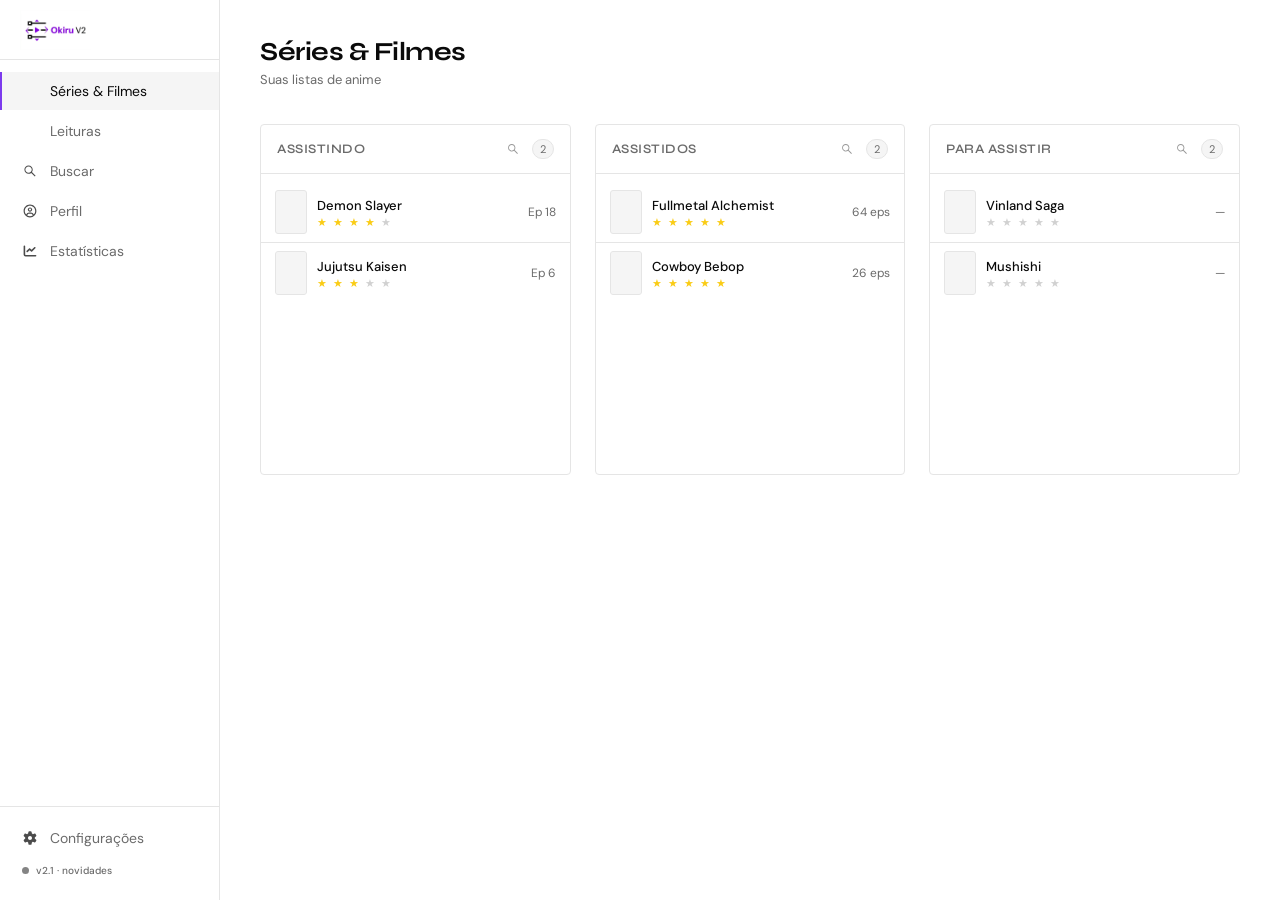
==== index.html @ ac394363 "Add files via upload" ====
<!DOCTYPE html>
<html lang="pt-BR">
<head>
  <meta charset="UTF-8" />
  <meta name="viewport" content="width=device-width, initial-scale=1.0" />
  <title>Okiru V2</title>

  <!-- Favicons -->
  <link rel="icon" type="image/x-icon" href="./favicons/favicon.ico" />
  <link rel="icon" type="image/png" sizes="16x16" href="./favicons/favicon-16x16.png" />
  <link rel="icon" type="image/png" sizes="32x32" href="./favicons/favicon-32x32.png" />
  <link rel="apple-touch-icon" href="./favicons/apple-touch-icon.png" />
  <link rel="manifest" href="./favicons/site.webmanifest" />

  <!-- PWA -->
  <link rel="manifest" href="manifest.json" />
  <meta name="theme-color" content="#ffffff" />
  <meta name="apple-mobile-web-app-capable" content="yes" />
  <meta name="apple-mobile-web-app-status-bar-style" content="default" />
  <meta name="apple-mobile-web-app-title" content="Okiru V2" />
  <link rel="apple-touch-icon" href="./icons/pwa-icon-192.png" />

  <link href="https://fonts.googleapis.com/css2?family=Syne:wght@400;500;600;700;800&family=DM+Sans:wght@300;400;500&display=swap" rel="stylesheet" />

  <!-- Estilos -->
  <link rel="stylesheet" href="style.css" />

  <!-- Bibliotecas externas -->
  <script src="https://cdnjs.cloudflare.com/ajax/libs/Chart.js/4.4.1/chart.umd.min.js"></script>
  <script src="https://cdnjs.cloudflare.com/ajax/libs/html2canvas/1.4.1/html2canvas.min.js"></script>
</head>
<body>
<div class="app">

  <!-- SIDEBAR -->
  <aside class="sidebar">
    <div class="sidebar-logo">
      <img id="sidebarLogomarca" src="./favicons/okiruv2-logomarca-white.png" alt="Okiru V2" />
    </div>

    <nav class="sidebar-nav">
      <div class="nav-item active" data-page="inicio">
        <span class="nav-icon"><img src="./icons/clapperboard-solid-full.svg" width="16" height="16" /></span> Séries & Filmes
      </div>
      <div class="nav-item" data-page="leituras">
        <span class="nav-icon"><img src="./icons/book-solid-full.svg" width="16" height="16" /></span> Leituras
      </div>
      <div class="nav-item" data-page="busca">
        <span class="nav-icon"><img src="./icons/search.svg" width="16" height="16" /></span> Buscar
      </div>
      <div class="nav-item" data-page="perfil">
        <span class="nav-icon"><img src="./icons/circle-user.svg" width="16" height="16" /></span> Perfil
      </div>
      <div class="nav-item" data-page="estatisticas">
        <span class="nav-icon"><img src="./icons/chart-line-solid.svg" width="16" height="16" /></span> Estatísticas
      </div>
    </nav>

    <div class="sidebar-bottom">
      <div class="nav-item" data-page="config">
        <span class="nav-icon"><img src="./icons/gear.svg" width="16" height="16" /></span> Configurações
      </div>

      <!-- CHANGELOG BADGE -->
      <div class="sidebar-changelog" id="sidebarChangelog" onclick="toggleChangelog(event)">
        <span class="sidebar-changelog-dot"></span>
        <span class="sidebar-changelog-label">v2.1 · novidades</span>
      </div>

      <div class="sidebar-profile" id="sidebarProfile" style="display:none;" onclick="document.querySelector('[data-page=perfil]').click()">
        <div class="sidebar-profile-avatar" id="sidebarAvatar"></div>
        <span class="sidebar-profile-name" id="sidebarName"></span>
      </div>
    </div>
  </aside>

  <!-- MAIN -->
  <main class="main">

    <!-- INÍCIO -->
    <div class="page active" id="page-inicio">
      <div class="page-header">
        <h1 class="page-title">Séries & Filmes</h1>
        <p class="page-sub">Suas listas de anime</p>
      </div>

      <div class="lists-grid">

        <!-- Assistindo -->
        <div class="list-col">
          <div class="list-col-header">
            <span class="list-col-title">Assistindo</span>
            <div class="list-header-right">
              <button class="list-search-btn" onclick="toggleListSearch('watching')" title="Buscar na lista">
                <img src="./icons/search.svg" width="14" height="14" />
              </button>
              <span class="list-count" id="count-watching">0</span>
            </div>
          </div>
          <div class="list-search-bar" id="search-bar-watching">
            <input class="list-search-input" id="search-input-watching" type="text"
              placeholder="Buscar em Assistindo..."
              oninput="filterList('watching', this.value)" />
          </div>
          <div class="list-items" id="list-watching">
            <div class="empty-state">
              <div class="empty-icon">▶</div>
              Nenhum anime em andamento
            </div>
          </div>
        </div>

        <!-- Assistidos -->
        <div class="list-col">
          <div class="list-col-header">
            <span class="list-col-title">Assistidos</span>
            <div class="list-header-right">
              <button class="list-search-btn" onclick="toggleListSearch('watched')" title="Buscar na lista">
                <img src="./icons/search.svg" width="14" height="14" />
              </button>
              <span class="list-count" id="count-watched">0</span>
            </div>
          </div>
          <div class="list-search-bar" id="search-bar-watched">
            <input class="list-search-input" id="search-input-watched" type="text"
              placeholder="Buscar em Assistidos..."
              oninput="filterList('watched', this.value)" />
          </div>
          <div class="list-items" id="list-watched">
            <div class="empty-state">
              <div class="empty-icon">✓</div>
              Nenhum anime concluído
            </div>
          </div>
        </div>

        <!-- Para assistir -->
        <div class="list-col">
          <div class="list-col-header">
            <span class="list-col-title">Para assistir</span>
            <div class="list-header-right">
              <button class="list-search-btn" onclick="toggleListSearch('plan')" title="Buscar na lista">
                <img src="./icons/search.svg" width="14" height="14" />
              </button>
              <span class="list-count" id="count-plan">0</span>
            </div>
          </div>
          <div class="list-search-bar" id="search-bar-plan">
            <input class="list-search-input" id="search-input-plan" type="text"
              placeholder="Buscar em Para assistir..."
              oninput="filterList('plan', this.value)" />
          </div>
          <div class="list-items" id="list-plan">
            <div class="empty-state">
              <div class="empty-icon">📋</div>
              Nenhum anime na fila
            </div>
          </div>
        </div>

      </div>
    </div>

    <!-- CONFIG SUB-PAGES -->
    <div class="page" id="page-config-dados">
      <div class="detail-back" onclick="closeConfigPage()">
        <svg viewBox="0 0 24 24" fill="none" stroke="currentColor" stroke-width="2" stroke-linecap="round" stroke-linejoin="round">
          <polyline points="15 18 9 12 15 6"></polyline>
        </svg>
        Configurações
      </div>
      <div class="page-header">
        <h1 class="page-title">Dados</h1>
      </div>

      <div class="config-list">
        <div class="config-item" onclick="exportData()">
          <div>
            <div class="config-item-label">Exportar dados</div>
            <div style="font-size:11px;color:var(--secondary);margin-top:2px;">Baixa um arquivo JSON com todos os seus dados</div>
          </div>
          <img src="./icons/angle-right.svg" width="16" height="16" class="config-item-arrow" />
        </div>
        <div class="config-item" onclick="document.getElementById('importFileInput').click()">
          <div>
            <div class="config-item-label">Importar dados</div>
            <div style="font-size:11px;color:var(--secondary);margin-top:2px;">Restaura dados a partir de um arquivo JSON</div>
          </div>
          <img src="./icons/angle-right.svg" width="16" height="16" class="config-item-arrow" />
        </div>
      </div>

      <input type="file" id="importFileInput" accept=".json" style="display:none;" onchange="importData(event)" />
      <div id="importFeedback" style="margin-top:14px;font-size:12px;display:none;"></div>
    </div>

    <div class="page" id="page-config-tema">
      <div class="detail-back" onclick="closeConfigPage()">
        <svg viewBox="0 0 24 24" fill="none" stroke="currentColor" stroke-width="2" stroke-linecap="round" stroke-linejoin="round">
          <polyline points="15 18 9 12 15 6"></polyline>
        </svg>
        Configurações
      </div>
      <div class="page-header">
        <h1 class="page-title">Tema</h1>
      </div>

      <div class="tema-section-label">Tema do sistema</div>
      <div class="tema-section-sub">Defina a aparência do aplicativo</div>

      <div class="tema-options">

        <div class="tema-card" id="tema-dark" onclick="setTheme('dark')">
          <div class="tema-preview tema-preview-dark">
            <div class="tp-sidebar"></div>
            <div class="tp-content">
              <div class="tp-bar"></div>
              <div class="tp-bar short"></div>
              <div class="tp-bar"></div>
            </div>
          </div>
          <div class="tema-card-footer">
            <div class="tema-radio" id="radio-dark"></div>
            <span>Modo Escuro</span>
          </div>
        </div>

        <div class="tema-card" id="tema-light" onclick="setTheme('light')">
          <div class="tema-preview tema-preview-light">
            <div class="tp-sidebar"></div>
            <div class="tp-content">
              <div class="tp-bar"></div>
              <div class="tp-bar short"></div>
              <div class="tp-bar"></div>
            </div>
          </div>
          <div class="tema-card-footer">
            <div class="tema-radio active" id="radio-light"></div>
            <span>Modo Claro</span>
          </div>
        </div>

      </div>
    </div>

    <div class="page" id="page-config-acessibilidade">
      <div class="detail-back" onclick="closeConfigPage()">
        <svg viewBox="0 0 24 24" fill="none" stroke="currentColor" stroke-width="2" stroke-linecap="round" stroke-linejoin="round">
          <polyline points="15 18 9 12 15 6"></polyline>
        </svg>
        Configurações
      </div>
      <div class="page-header">
        <h1 class="page-title">Acessibilidade</h1>
      </div>

      <div class="acess-section">
        <div class="acess-title">Alterar tamanho da fonte</div>
        <div class="acess-slider-row">
          <span class="acess-label-min">A</span>
          <input type="range" class="acess-slider" id="fontSizeSlider"
            min="0" max="100" step="1" value="0"
            oninput="applyFontSize(this.value)" />
          <span class="acess-label-max">A</span>
          <span class="acess-value" id="fontSizeValue">0%</span>
        </div>
        <div class="acess-preview">
          <span id="fontSizePreview">O rato roeu a roupa do rei de Roma.</span>
        </div>
      </div>
    </div>

    <div class="page" id="page-config-tutorial">
      <div class="detail-back" onclick="closeConfigPage()">
        <svg viewBox="0 0 24 24" fill="none" stroke="currentColor" stroke-width="2" stroke-linecap="round" stroke-linejoin="round">
          <polyline points="15 18 9 12 15 6"></polyline>
        </svg>
        Configurações
      </div>
      <div class="page-header">
        <h1 class="page-title">Tutorial</h1>
      </div>
    </div>

    <!-- PERFIL -->
    <div class="page" id="page-perfil">
      <div class="page-header">
        <h1 class="page-title">Perfil</h1>
      </div>

      <div class="profile-top">
        <div class="profile-avatar-wrap" onclick="document.getElementById('avatarInput').click()" title="Alterar foto">
          <img id="profileAvatar" src="" class="profile-avatar-img" style="display:none;" />
          <div id="profileAvatarPlaceholder" class="profile-avatar-placeholder">
            <img src="./icons/circle-user.svg" width="40" height="40" style="opacity:0.3;" />
          </div>
          <div class="profile-avatar-edit">✎</div>
          <input type="file" id="avatarInput" accept="image/*" style="display:none;" onchange="loadAvatar(event)" />
        </div>
        <div class="profile-name-wrap">
          <input class="profile-name-input" id="profileName" type="text" placeholder="Seu nome..." maxlength="15"
            oninput="validateProfileName(this)" onblur="saveProfileName()" />
          <div class="profile-name-hint" id="profileNameHint"></div>
        </div>
      </div>

      <div class="profile-favs-header">
        <span class="profile-section-title">Animes Favoritos</span>
        <div class="profile-favs-actions">
          <div class="profile-fav-btn" title="Compartilhar (em breve)">
            <img src="./icons/share.svg" width="13" height="13" />
          </div>
          <div class="profile-fav-btn" title="Ajustar (em breve)" data-adjust onclick="toggleFavAdjust()">
            <img src="./icons/sliders-solid-full.svg" width="13" height="13" />
          </div>
        </div>
      </div>
      <div class="profile-favorites-grid" id="profileFavorites"></div>
    </div>

    <!-- ESTATÍSTICAS -->
    <div class="page" id="page-estatisticas">
      <div class="detail-back stats-back-mobile" onclick="navigateTo('config')">
        <svg viewBox="0 0 24 24" fill="none" stroke="currentColor" stroke-width="2" stroke-linecap="round" stroke-linejoin="round">
          <polyline points="15 18 9 12 15 6"></polyline>
        </svg>
        Configurações
      </div>
      <div class="page-header">
        <h1 class="page-title">Estatísticas</h1>
      </div>

      <div class="stats-row">
        <div class="stats-card">
          <div class="stats-card-header">
            <span class="stats-card-title" id="statsCardTitle">Animes do mês</span>
            <div style="display:flex;gap:4px;">
              <div class="detail-share" title="Selecionar mês (em breve)">
                <img src="./icons/calendar-regular-full.svg" />
              </div>
              <div class="detail-share" title="Compartilhar (em breve)">
                <img src="./icons/share.svg" />
              </div>
            </div>
          </div>
          <div class="stats-month-list" id="statsMonthList"></div>
        </div>

        <div class="stats-card stats-genre-card">
          <div class="stats-card-header">
            <span class="stats-card-title">Gêneros mais assistidos</span>
          </div>
          <div class="stats-genre-body">
            <canvas id="genreChart"></canvas>
            <div class="stats-genre-empty" id="genreEmpty" style="display:none;">
              Nenhum dado ainda.
            </div>
          </div>
        </div>
      </div>
    </div>

    <!-- LEITURAS -->
    <div class="page" id="page-leituras">
      <div class="page-header">
        <h1 class="page-title">Leituras</h1>
        <p class="page-sub">Suas listas de mangá e livros</p>
      </div>

      <div class="lists-grid">

        <div class="list-col">
          <div class="list-col-header">
            <span class="list-col-title">Lendo</span>
            <div class="list-header-right">
              <button class="list-search-btn" onclick="toggleListSearch('reading')" title="Buscar na lista">
                <img src="./icons/search.svg" width="14" height="14" />
              </button>
              <span class="list-count" id="count-reading">0</span>
            </div>
          </div>
          <div class="list-search-bar" id="search-bar-reading">
            <input class="list-search-input" id="search-input-reading" type="text"
              placeholder="Buscar em Lendo..."
              oninput="filterList('reading', this.value)" />
          </div>
          <div class="list-items" id="list-reading">
            <div class="empty-state"><div class="empty-icon">📖</div>Nenhuma leitura em andamento</div>
          </div>
        </div>

        <div class="list-col">
          <div class="list-col-header">
            <span class="list-col-title">Lido</span>
            <div class="list-header-right">
              <button class="list-search-btn" onclick="toggleListSearch('read')" title="Buscar na lista">
                <img src="./icons/search.svg" width="14" height="14" />
              </button>
              <span class="list-count" id="count-read">0</span>
            </div>
          </div>
          <div class="list-search-bar" id="search-bar-read">
            <input class="list-search-input" id="search-input-read" type="text"
              placeholder="Buscar em Lido..."
              oninput="filterList('read', this.value)" />
          </div>
          <div class="list-items" id="list-read">
            <div class="empty-state"><div class="empty-icon">✓</div>Nenhuma leitura concluída</div>
          </div>
        </div>

        <div class="list-col">
          <div class="list-col-header">
            <span class="list-col-title">Para ler</span>
            <div class="list-header-right">
              <button class="list-search-btn" onclick="toggleListSearch('toread')" title="Buscar na lista">
                <img src="./icons/search.svg" width="14" height="14" />
              </button>
              <span class="list-count" id="count-toread">0</span>
            </div>
          </div>
          <div class="list-search-bar" id="search-bar-toread">
            <input class="list-search-input" id="search-input-toread" type="text"
              placeholder="Buscar em Para ler..."
              oninput="filterList('toread', this.value)" />
          </div>
          <div class="list-items" id="list-toread">
            <div class="empty-state"><div class="empty-icon">📋</div>Nenhuma leitura na fila</div>
          </div>
        </div>

      </div>
    </div>

    <!-- BUSCA -->
    <div class="page" id="page-busca">
      <div class="page-header">
        <h1 class="page-title">Buscar anime</h1>
        <p class="page-sub">Resultados via Jikan (MyAnimeList)</p>
      </div>

      <div class="search-bar-wrap">
        <input class="search-input" type="text" placeholder="Ex: Naruto, Attack on Titan, Demon Slayer..." id="searchInput" />
        <button class="btn" onclick="malSearch()">Buscar</button>
      </div>

      <div id="searchState" style="display:none; color:var(--secondary); font-size:13px; margin-bottom:16px;"></div>
      <div class="search-results-grid" id="searchResults"></div>
    </div>

    <!-- CONFIG -->
    <div class="page" id="page-config">
      <div class="page-header">
        <h1 class="page-title">Configurações</h1>
        <p class="page-sub">Preferências do Okiru V2</p>
      </div>

      <div class="config-layout">
        <div class="config-list">
          <div class="config-item" onclick="openConfigPage('dados')">
            <div class="config-item-text">
              <span class="config-item-label">Dados</span>
              <span class="config-item-desc">Gerencie seus dados, seus animes e informações da conta.</span>
            </div>
            <img src="./icons/angle-right.svg" width="16" height="16" class="config-item-arrow" />
          </div>
          <div class="config-item" onclick="openConfigPage('tema')">
            <div class="config-item-text">
              <span class="config-item-label">Tema</span>
              <span class="config-item-desc">Personalize a aparência do sistema.</span>
            </div>
            <img src="./icons/angle-right.svg" width="16" height="16" class="config-item-arrow" />
          </div>
          <div class="config-item" onclick="openConfigPage('acessibilidade')">
            <div class="config-item-text">
              <span class="config-item-label">Acessibilidade</span>
              <span class="config-item-desc">Ajustes para melhorar a experiência de uso.</span>
            </div>
            <img src="./icons/angle-right.svg" width="16" height="16" class="config-item-arrow" />
          </div>
          <div class="config-item" onclick="openConfigPage('tutorial')">
            <div class="config-item-text">
              <span class="config-item-label">Tutorial</span>
              <span class="config-item-desc">Aprenda a usar os recursos principais do Okiru.</span>
            </div>
            <img src="./icons/angle-right.svg" width="16" height="16" class="config-item-arrow" />
          </div>
          <div class="config-item config-item-mobile-only" onclick="navigateTo('estatisticas')">
            <div class="config-item-text">
              <span class="config-item-label">Estatísticas</span>
              <span class="config-item-desc">Veja seus dados de consumo de animes.</span>
            </div>
            <img src="./icons/angle-right.svg" width="16" height="16" class="config-item-arrow" />
          </div>
        </div>

        <div class="config-character">
          <img src="./imgs/man-BW.png" class="config-character-img" id="configCharacterImg" />
        </div>
      </div>
    </div>

    <!-- DETALHE -->
    <div id="page-detail">
      <div class="detail-back" onclick="closeDetail()">
        <svg viewBox="0 0 24 24" fill="none" stroke="currentColor" stroke-width="2" stroke-linecap="round" stroke-linejoin="round">
          <polyline points="15 18 9 12 15 6"></polyline>
        </svg>
        Voltar
      </div>

      <div class="detail-header">
        <div class="detail-header-left">
          <div class="detail-list-selector" id="detailListSelector"></div>
          <div class="detail-name-wrap">
            <input class="detail-name" id="detailName" type="text" value="" />
            <span class="detail-edit-hint">✎ editar</span>
          </div>
          <div class="detail-rating-row">
            <div class="detail-stars" id="detailStars"></div>
            <div class="detail-genres" id="detailGenres"></div>
          </div>
        </div>
        <div class="detail-actions-group">
          <div class="detail-share" title="Compartilhar" onclick="openSharePage()" id="shareBtn">
            <img src="./icons/share.svg" />
          </div>
          <div class="detail-share" title="Apagar" onclick="showDeletePopup()">
            <img src="./icons/trash.svg" />
          </div>
          <div class="detail-share" title="Tutorial" onclick="startTutorial()">
            <img src="./icons/question.svg" />
          </div>
          <div class="detail-share" id="detailFavoriteBtn" title="Favoritar" onclick="toggleFavorite()">
            <img id="detailFavoriteIcon" src="./icons/heart-regular.svg" />
          </div>
        </div>
      </div>

      <!-- DELETE POPUP -->
      <div id="deleteOverlay" class="delete-overlay" style="display:none;" onclick="hideDeletePopup()"></div>
      <div id="deletePopup" class="delete-popup" style="display:none;">
        <p class="delete-popup-text" id="deletePopupText">Tem certeza que deseja apagar este item?</p>
        <div class="delete-popup-btns">
          <button class="delete-btn-yes" onclick="confirmDelete()">Sim</button>
          <button class="delete-btn-no" onclick="hideDeletePopup()">Não</button>
        </div>
      </div>

      <div class="detail-main-content">

          <!-- PROGRESSO (eps ou caps) -->
          <div class="detail-progress-section">
            <div class="progress-label">
              <span class="progress-title" id="detailProgressTitle">Progresso</span>
              <span class="airing-next-tag" id="airingNextTag" style="display:none;"></span>
              <div class="progress-inputs">
                <input class="progress-num" id="detailEpWatched" type="number" min="0" value="0"
                  oninput="validateEpWatched(this)"
                  onchange="validateEpWatched(this)" />
                <span class="progress-sep">/</span>
                <input class="progress-num" id="detailEpTotal" type="number" min="0" value="0" oninput="updateProgress()" />
                <span class="progress-sep progress-unit" id="detailProgressUnit" style="margin-left:2px;">eps</span>
              </div>
            </div>
            <div class="progress-bar-wrap">
              <div class="progress-bar-fill" id="detailProgressFill" style="width:0%"></div>
            </div>
            <div class="ep-warning" id="epWarning"></div>
          </div>

          <!-- VOLUMES (somente leituras) -->
          <div class="detail-volumes-section" id="detailVolumesSection" style="display:none;">
            <div class="progress-label">
              <span class="progress-title">Volumes</span>
              <div class="progress-inputs">
                <input class="progress-num" id="detailVolRead" type="number" min="0" value="0" oninput="updateVolumesProgress()" />
                <span class="progress-sep">/</span>
                <input class="progress-num" id="detailVolTotal" type="number" min="0" value="0" oninput="updateVolumesProgress()" />
                <span class="progress-sep" style="margin-left:2px;">vols</span>
              </div>
            </div>
            <div class="progress-bar-wrap">
              <div class="progress-bar-fill" id="detailVolProgressFill" style="width:0%"></div>
            </div>
          </div>

          <!-- CAMPOS EXTRAS -->
          <div class="detail-fields-row" id="detailFieldsRow">
            <div class="detail-field-group">
              <label class="detail-field-label">Data de adição</label>
              <input class="detail-field-input" type="date" id="detailDateAdded" />
            </div>
            <!-- Formato (leitura) -->
            <div class="detail-field-group" id="detailFormatGroup" style="display:none;">
              <label class="detail-field-label">Formato</label>
              <select class="detail-field-input" id="detailFormat" onchange="saveDetailFormat()">
                <option value="">— selecionar —</option>
                <option value="manga">Mangá Tankōbon</option>
                <option value="webtoon">Webtoon</option>
                <option value="manhwa">Manhwa</option>
                <option value="manhua">Manhua</option>
                <option value="novel">Novel</option>
              </select>
            </div>
            <!-- Status publicação (leitura) -->
            <div class="detail-field-group" id="detailPubStatusGroup" style="display:none;">
              <label class="detail-field-label">Publicação</label>
              <div class="pub-status-selector" id="detailPubStatus">
                <div class="pub-status-opt" data-val="ongoing" onclick="setPubStatus('ongoing')">Em publicação</div>
                <div class="pub-status-opt" data-val="finished" onclick="setPubStatus('finished')">Completo</div>
              </div>
            </div>
          </div>

          <!-- TEMPORADAS (somente animes) -->
          <div class="detail-seasons-section" id="detailSeasonsSection">
            <div class="detail-seasons-header">
              <span class="detail-field-label">Temporadas</span>
              <input class="seasons-count-input" id="seasonsCountInput" type="number" min="0" value="0"
                title="Total de temporadas" onchange="saveSeasonCount(this.value)" />
            </div>
            <div style="position:relative;">
              <div class="seasons-search-wrap">
                <input class="search-input seasons-input" type="text" id="seasonsInput" placeholder="Buscar anime nas suas listas..." autocomplete="off" oninput="searchSeasons()" />
                <button class="seasons-search-btn">
                  <img src="./icons/search.svg" width="15" height="15" />
                </button>
              </div>
              <div class="seasons-dropdown" id="seasonsDropdown"></div>
            </div>
            <div id="seasonsList"></div>
          </div>

      </div>

    </div>

    <!-- SIDEBAR DIREITA: Calendário de lançamento -->
    <div class="detail-right-sidebar" id="detailRightSidebar">
      <button class="detail-sidebar-toggle" id="detailSidebarToggle" onclick="toggleDetailSidebar()" title="Expandir/recolher">
        <svg id="detailSidebarArrow" viewBox="0 0 24 24" fill="none" stroke="currentColor" stroke-width="2.5" stroke-linecap="round" stroke-linejoin="round">
          <polyline points="15 18 9 12 15 6"></polyline>
        </svg>
      </button>
      <div class="detail-sidebar-content" id="detailSidebarContent">
        <div class="airing-section">
          <div class="airing-toggle-row">
            <div class="airing-toggle-left">
              <span class="airing-toggle-label" id="airingToggleLabel">Em lançamento</span>
            </div>
            <label class="toggle-switch">
              <input type="checkbox" id="airingToggle" onchange="onAiringToggle()" />
              <span class="toggle-track"></span>
            </label>
          </div>

          <div class="airing-body" id="airingBody" style="display:none;">
            <!-- Anime: data 1º ep + dia da semana -->
            <div id="airingAnimeFields" class="airing-fields">
              <div class="airing-field-group" style="flex:1;">
                <label class="detail-field-label">Data do 1º episódio</label>
                <input class="detail-field-input" type="date" id="airingFirstDate" oninput="onAiringFieldChange()" />
              </div>
              <div class="airing-field-group" style="flex:1;">
                <label class="detail-field-label">Dia de lançamento</label>
                <select class="detail-field-input" id="airingWeekday" onchange="onAiringFieldChange()">
                  <option value="">— selecionar —</option>
                  <option value="0">Domingo</option>
                  <option value="1">Segunda</option>
                  <option value="2">Terça</option>
                  <option value="3">Quarta</option>
                  <option value="4">Quinta</option>
                  <option value="5">Sexta</option>
                  <option value="6">Sábado</option>
                </select>
              </div>
            </div>
            <!-- Leitura: data publicação inicial -->
            <div id="airingReadFields" class="airing-fields" style="display:none;">
              <div class="airing-field-group" style="flex:1;">
                <label class="detail-field-label">Data de publicação inicial</label>
                <input class="detail-field-input" type="date" id="airingPubDate" oninput="onAiringFieldChange()" />
              </div>
            </div>

            <div class="airing-calendar">
              <div class="cal-header">
                <div class="cal-header-left">
                  <select class="cal-month-sel" id="calMonthSel" onchange="calGoToMonth()"></select>
                  <select class="cal-year-sel" id="calYearSel" onchange="calGoToMonth()"></select>
                </div>
                <div class="cal-header-right">
                  <button type="button" class="cal-icon-btn" title="Buscar (em breve)">
                    <img src="./icons/search.svg" />
                  </button>
                  <button type="button" class="cal-icon-btn" title="Adicionar" onclick="openCalAddPanel(event)">
                    <img src="./icons/plus-solid-full.svg" />
                  </button>
                </div>
              </div>
              <div class="cal-weekdays">
                <span>D</span><span>S</span><span>T</span><span>Q</span><span>Q</span><span>S</span><span>S</span>
              </div>
              <div class="cal-grid" id="calGrid"></div>
            </div>

            <!-- PAINEL ADICIONAR TAG -->
            <div id="calAddPanel" class="cal-add-panel" style="display:none;">
              <div class="cal-add-title">Adicionar tag</div>

              <div class="cal-add-field">
                <label class="cal-add-label">Data</label>
                <input class="cal-add-input" type="date" id="calAddDate" onchange="onCalAddDateChange()" />
              </div>

              <!-- Anime: select de episódio -->
              <div id="calAddEpWrap" class="cal-add-field">
                <label class="cal-add-label">Episódio</label>
                <select class="cal-add-input" id="calAddEpSelect">
                  <option value="">— escolher episódio —</option>
                </select>
              </div>

              <!-- Leitura: campo de texto livre -->
              <div id="calAddTagWrap" class="cal-add-field" style="display:none;">
                <label class="cal-add-label">Tag</label>
                <input class="cal-add-input" type="text" id="calAddTagInput" placeholder="ex: cap. 134" maxlength="20" />
              </div>

              <div class="cal-add-actions">
                <button class="cal-add-btn-save" onclick="saveCalAddPanel()">Salvar</button>
                <button class="cal-add-btn-cancel" onclick="closeCalAddPanel()">Cancelar</button>
              </div>
            </div>

            <button type="button" class="airing-reset-btn" onclick="resetAiringData()">Resetar dados</button>
          </div>
        </div>
      </div>
    </div>


  <!-- SHARE PAGE -->
  <div id="page-share" class="page">
    <div class="share-back" onclick="closeSharePage()">
      <svg viewBox="0 0 24 24" fill="none" stroke="currentColor" stroke-width="2" stroke-linecap="round" stroke-linejoin="round">
        <polyline points="15 18 9 12 15 6"></polyline>
      </svg>
      Voltar
    </div>
    <p class="share-hint">Tire um print desta tela para compartilhar</p>

    <div class="share-card-wrap">
      <div id="shareCard">
        <div class="sc-profile">
          <div class="sc-avatar" id="scAvatar"></div>
          <span class="sc-name" id="scName"></span>
        </div>
        <div class="sc-cover" id="scCover"></div>
        <div class="sc-info">
          <div class="sc-title" id="scTitle"></div>
          <div class="sc-studio" id="scStudio"></div>
          <div class="sc-stars" id="scStars"></div>
        </div>
        <div class="sc-footer">
          <img class="sc-logo" src="./favicons/okiruv2-logomarca-black.png" />
        </div>
      </div>
    </div>
  </div>

  <!-- TUTORIAL OVERLAY -->
  <div id="tutorialOverlay" style="display:none;" onclick="tutorialNext()">
    <div id="tutorialBalloon">
      <div id="tutorialText"></div>
      <div class="tutorial-hint">clique na tela para seguir</div>
      <div class="tutorial-arrow" id="tutorialArrow"></div>
    </div>
  </div>

  </main>

  <!-- SEARCH DETAIL MODAL -->
  <div class="smodal-overlay" id="smodalOverlay">
    <div class="smodal">

      <div class="smodal-top">
        <div class="smodal-cover" id="smodalCover">🎌</div>
        <div class="smodal-info">
          <div class="smodal-title" id="smodalTitle">—</div>
          <div class="smodal-studio" id="smodalStudio">—</div>
          <div class="smodal-genres" id="smodalGenres"></div>
        </div>
      </div>

      <div class="smodal-divider"></div>

      <div class="smodal-section">
        <span class="smodal-label">Lista</span>
        <div class="smodal-list-selector" id="smodalListSelector">
          <div class="smodal-list-opt" data-status="watching" onclick="setSmodalStatus('watching')">Assistindo</div>
          <div class="smodal-list-opt" data-status="watched"  onclick="setSmodalStatus('watched')">Assistidos</div>
          <div class="smodal-list-opt" data-status="plan"     onclick="setSmodalStatus('plan')">Para assistir</div>
        </div>
        <div class="smodal-required-hint" id="smodalRequiredHint">⚠ Escolha uma lista para salvar.</div>
      </div>

      <div class="smodal-section">
        <span class="smodal-label">Avaliação</span>
        <div class="smodal-stars" id="smodalStars"></div>
      </div>

      <div class="smodal-section">
        <span class="smodal-label">Progresso</span>
        <div class="smodal-prog-inputs">
          <input class="smodal-prog-num" id="smodalEpWatched" type="number" min="0" value="0"
            oninput="validateSmodalEpWatched(this)"
            onchange="validateSmodalEpWatched(this)" />
          <span style="color:var(--secondary)">/</span>
          <input class="smodal-prog-num" id="smodalEpTotal" type="number" min="0" value="0" oninput="updateSmodalProgress()" />
          <span style="color:var(--secondary); margin-left:2px;" id="smodalEpsLabel">eps</span>
        </div>
        <div class="progress-bar-wrap">
          <div class="progress-bar-fill" id="smodalProgressFill" style="width:0%"></div>
        </div>
        <div class="ep-warning" id="smodalEpWarning"></div>
      </div>

      <div class="smodal-section">
        <span class="smodal-label">Data de adição</span>
        <input class="smodal-date" type="date" id="smodalDate" />
      </div>

      <div class="smodal-section" id="smodalSeasonSection">
        <span class="smodal-label">Temporadas</span>
        <div class="smodal-seasons-wrap">
          <input class="smodal-seasons-input" type="text" placeholder="Buscar temporada..." />
          <button class="smodal-seasons-btn" title="Em breve">
            <img src="./icons/search.svg" width="15" height="15" />
          </button>
        </div>
      </div>

      <div class="smodal-actions">
        <button class="smodal-btn-save" onclick="saveSmodalAnime()">Salvar</button>
        <button class="smodal-btn-back" onclick="closeSmodal()">Voltar</button>
      </div>
      <div class="smodal-duplicate-warning" id="smodalDuplicateWarning" style="display:none;"></div>

    </div>
  </div>
</div>

<!-- BOTTOM NAV (mobile) -->
<nav class="bottom-nav">
  <button class="bottom-nav-item active" data-page="inicio" onclick="mobileNav('inicio',this)">
    <img src="./icons/house.svg" width="20" height="20" />
    <span class="bottom-nav-label">Início</span>
  </button>
  <button class="bottom-nav-item" data-page="busca" onclick="mobileNav('busca',this)">
    <img src="./icons/search.svg" width="20" height="20" />
    <span class="bottom-nav-label">Buscar</span>
  </button>
  <button class="bottom-nav-item" data-page="perfil" onclick="mobileNav('perfil',this)">
    <img src="./icons/circle-user.svg" width="20" height="20" />
    <span class="bottom-nav-label">Perfil</span>
  </button>
  <button class="bottom-nav-item" data-page="config" onclick="mobileNav('config',this)">
    <img src="./icons/gear.svg" width="20" height="20" />
    <span class="bottom-nav-label">Config</span>
  </button>
</nav>

<!-- Scripts (ordem importa: data antes de tudo, init por último) -->
<script>
function toggleChangelog(e) {
  e.stopPropagation();
  const balloon = document.getElementById('changelogBalloon');
  const isOpen  = balloon.classList.contains('open');
  balloon.classList.toggle('open', !isOpen);
  if (!isOpen) {
    setTimeout(() => document.addEventListener('click', _closeChangelog), 0);
  }
}
function _closeChangelog() {
  document.getElementById('changelogBalloon')?.classList.remove('open');
  document.removeEventListener('click', _closeChangelog);
}
</script>
<script src="data.js"></script>
<script src="detail.js"></script>
<script src="search.js"></script>
<script src="profile.js"></script>
<script src="stats.js"></script>
<script src="share.js"></script>
<script src="airing.js"></script>
<script src="settings.js"></script>
<script src="navigation.js"></script>
<script src="init.js"></script>
<!-- CHANGELOG BALLOON (fora da sidebar para não expandir o layout) -->
<div class="changelog-balloon" id="changelogBalloon">
  <div class="changelog-balloon-title">O que há de novo</div>
  <ul class="changelog-list">
    <li><strong>Tela de detalhe</strong> — botões de ação (compartilhar, lixo, tutorial, favoritar) movidos para baixo das estrelas</li>
    <li><strong>Calendário</strong> — novo visual sem bordas, cabeçalho com mês grande + ano cinza, ícones de lupa e +</li>
    <li><strong>Calendário</strong> — dia atual marcado com bolinha preta/branca conforme o tema</li>
    <li><strong>Calendário</strong> — dias com episódio marcado exibem bolinha indicadora</li>
    <li><strong>Calendário</strong> — seletor de ano vai de 2000 a 2030 com scroll</li>
    <li><strong>Calendário</strong> — painel "Adicionar tag" via ícone +, com campo de data e seletor de episódio</li>
    <li><strong>Geral</strong> — dias anteriores ao atual deixaram de aparecer em cinza</li>
    <li><strong>Correção</strong> — sidebar direita agora some ao sair da tela de detalhe</li>
  </ul>
</div>

</body>
</html>
---- style.css ----
*, *::before, *::after { box-sizing: border-box; margin: 0; padding: 0; }

    :root {
      --bg: #FFFFFF;
      --text: #0A0A0A;
      --secondary: #6B6B6B;
      --border: #E5E5E5;
      --hover: #F5F5F5;
      --accent: #7C3AED;
      --sidebar-w: 220px;
    }

    html, body {
      height: 100%;
      background: var(--bg);
      color: var(--text);
      font-family: 'DM Sans', sans-serif;
      overflow: hidden;
    }

    /* ─── LAYOUT ─── */
    .app {
      display: flex;
      height: 100vh;
      width: 100vw;
    }

    /* ─── SIDEBAR ─── */
    .sidebar {
      width: var(--sidebar-w);
      min-width: var(--sidebar-w);
      height: 100%;
      border-right: 1px solid var(--border);
      display: flex;
      flex-direction: column;
      background: var(--bg);
      z-index: 10;
    }

    .sidebar-logo {
      padding: 6px 12px;
      border-bottom: 1px solid var(--border);
      display: flex;
      align-items: center;
      overflow: hidden;
      height: 60px;
    }

    #sidebarLogomarca {
      display: block;
      height: 40px;
      width: auto;
      margin-left: 7.65px;
      flex-shrink: 0;
    }

    .sidebar-nav {
      flex: 1;
      padding: 12px 0;
      display: flex;
      flex-direction: column;
      gap: 2px;
    }

    .nav-item {
      display: flex;
      align-items: center;
      gap: 10px;
      padding: 10px 20px;
      color: var(--secondary);
      font-size: 1rem;
      font-weight: 400;
      cursor: pointer;
      border-radius: 0;
      transition: background 0.15s, color 0.15s;
      border-left: 2px solid transparent;
      user-select: none;
    }

    .nav-item:hover {
      background: var(--hover);
      color: var(--text);
    }

    .nav-item.active {
      background: var(--hover);
      color: var(--text);
      border-left: 2px solid var(--accent);
    }

    .nav-icon img { display: block; opacity: 0.7; }
    .nav-item.active .nav-icon img,
    .nav-item:hover .nav-icon img { opacity: 1; }

    html.theme-dark .nav-icon img { filter: invert(1); }
    html.theme-dark .bottom-nav-item img { filter: invert(1); }
    html.theme-dark .cal-icon-btn img { filter: invert(1); }

    .nav-icon {
      font-size: 1.0714rem;
      width: 18px;
      text-align: center;
      flex-shrink: 0;
    }

    .sidebar-bottom {
      padding: 12px 0;
      border-top: 1px solid var(--border);
    }

    .sidebar-profile {
      display: flex;
      align-items: center;
      gap: 9px;
      padding: 10px 20px;
      cursor: pointer;
      transition: background 0.15s;
      border-top: 1px solid var(--border);
      margin-top: 4px;
    }

    .sidebar-profile:hover { background: var(--hover); }

    /* ─── CHANGELOG ─── */
    .sidebar-changelog {
      display: flex;
      align-items: center;
      gap: 7px;
      padding: 7px 16px;
      cursor: pointer;
      user-select: none;
      border-radius: 6px;
      margin: 0 6px 4px;
      transition: background 0.15s;
    }

    .sidebar-changelog:hover { background: var(--hover); }

    .sidebar-changelog-dot {
      width: 7px;
      height: 7px;
      border-radius: 50%;
      background: var(--text);
      flex-shrink: 0;
      opacity: 0.5;
    }

    .sidebar-changelog-label {
      font-size: 0.72rem;
      color: var(--secondary);
      font-family: 'DM Sans', sans-serif;
      font-weight: 500;
    }

    .changelog-balloon {
      position: fixed;
      bottom: 60px;
      left: calc(var(--sidebar-w) + 10px);
      width: 280px;
      background: var(--bg);
      border: 1px solid var(--border);
      border-radius: 10px;
      padding: 14px 16px 12px;
      box-shadow: 0 8px 28px rgba(0,0,0,0.15);
      z-index: 200;
      opacity: 0;
      pointer-events: none;
      transform: translateX(-6px);
      transition: opacity 0.18s ease, transform 0.18s ease;
    }

    .changelog-balloon.open {
      opacity: 1;
      pointer-events: auto;
      transform: translateX(0);
    }

    .changelog-balloon-title {
      font-size: 0.78rem;
      font-weight: 700;
      font-family: 'Syne', sans-serif;
      color: var(--text);
      margin-bottom: 10px;
    }

    .changelog-list {
      margin: 0;
      padding: 0 0 0 14px;
      display: flex;
      flex-direction: column;
      gap: 6px;
    }

    .changelog-list li {
      font-size: 0.72rem;
      color: var(--secondary);
      font-family: 'DM Sans', sans-serif;
      line-height: 1.4;
    }

    .changelog-list li strong {
      color: var(--text);
      font-weight: 600;
    }

    .sidebar-profile-avatar {
      width: 26px;
      height: 26px;
      border-radius: 50%;
      border: 1px solid var(--border);
      overflow: hidden;
      flex-shrink: 0;
      background: var(--hover);
    }

    .sidebar-profile-avatar img { width: 100%; height: 100%; object-fit: cover; display: block; }

    .sidebar-profile-name {
      font-size: 0.9286rem;
      font-weight: 500;
      color: var(--text);
      white-space: nowrap;
      overflow: hidden;
      text-overflow: ellipsis;
    }

    /* ─── MAIN ─── */
    .main {
      flex: 1;
      height: 100%;
      overflow-y: auto;
      background: var(--bg);
      scrollbar-width: thin;
      scrollbar-color: var(--border) transparent;
    }

    .main::-webkit-scrollbar { width: 4px; }
    .main::-webkit-scrollbar-thumb { background: var(--border); border-radius: 2px; }

    /* ─── PAGE ─── */
    .page { display: none; padding: 36px 40px; animation: fadeIn 0.2s ease; }
    .page.active { display: block; }

    @keyframes fadeIn { from { opacity: 0; transform: translateY(6px); } to { opacity: 1; transform: translateY(0); } }

    .page-header {
      margin-bottom: 36px;
    }

    .page-title {
      font-family: 'Syne', sans-serif;
      font-weight: 700;
      font-size: 1.8571rem;
      letter-spacing: -0.5px;
    }

    .page-sub {
      color: var(--secondary);
      font-size: 0.9286rem;
      margin-top: 4px;
    }

    /* ─── INÍCIO: 3 COLUMNS ─── */
    .lists-grid {
      display: grid;
      grid-template-columns: repeat(3, 1fr);
      gap: 24px;
    }

    .list-col {
      border: 1px solid var(--border);
      border-radius: 4px;
      overflow: hidden;
    }

    .list-col-header {
      padding: 14px 16px;
      border-bottom: 1px solid var(--border);
      display: flex;
      align-items: center;
      justify-content: space-between;
    }

    .list-header-right {
      display: flex;
      align-items: center;
      gap: 8px;
    }

    .list-search-btn {
      background: none;
      border: none;
      cursor: pointer;
      padding: 3px 4px;
      border-radius: 4px;
      display: flex;
      align-items: center;
      justify-content: center;
      opacity: 0.4;
      transition: opacity 0.15s, background 0.15s;
    }

    .list-search-btn:hover { opacity: 0.9; background: var(--hover); }
    .list-search-btn.active { opacity: 1; }
    .list-search-btn img { filter: var(--icon-filter, none); display: block; }

    .list-search-bar {
      display: none;
      padding: 8px 12px;
      border-bottom: 1px solid var(--border);
      background: var(--hover);
    }

    .list-search-bar.open { display: block; }

    .list-search-input {
      width: 100%;
      background: var(--bg);
      border: 1px solid var(--border);
      border-radius: 4px;
      padding: 6px 10px;
      font-size: 0.8214rem;
      font-family: 'DM Sans', sans-serif;
      color: var(--text);
      outline: none;
      transition: border-color 0.15s;
    }

    .list-search-input:focus { border-color: var(--text); }

    .list-col-title {
      font-family: 'Syne', sans-serif;
      font-weight: 600;
      font-size: 0.9286rem;
      letter-spacing: 0.5px;
      text-transform: uppercase;
      color: var(--secondary);
    }

    .list-count {
      font-size: 0.7857rem;
      background: var(--hover);
      color: var(--secondary);
      padding: 2px 7px;
      border-radius: 20px;
      border: 1px solid var(--border);
    }

    .list-items {
      padding: 8px 0;
      min-height: 300px;
      max-height: calc(8 * 65px);
      overflow-y: auto;
      scrollbar-width: thin;
      scrollbar-color: var(--border) transparent;
    }

    .list-items::-webkit-scrollbar { width: 4px; }
    .list-items::-webkit-scrollbar-thumb { background: var(--border); border-radius: 2px; }

    /* ─── ANIME ITEM (novo layout) ─── */
    .anime-item {
      display: flex;
      align-items: center;
      gap: 10px;
      padding: 8px 14px;
      cursor: pointer;
      transition: background 0.12s;
      border-bottom: 1px solid var(--border);
    }

    .anime-item:last-child { border-bottom: none; }
    .anime-item:hover { background: var(--hover); }

    .anime-thumb {
      width: 32px;
      height: 44px;
      border-radius: 3px;
      background: var(--hover);
      border: 1px solid var(--border);
      flex-shrink: 0;
      overflow: hidden;
    }

    .anime-thumb img { width: 100%; height: 100%; object-fit: cover; display: block; }

    .anime-info { flex: 1; min-width: 0; }

    .anime-name {
      font-size: 0.9286rem;
      font-weight: 500;
      white-space: nowrap;
      overflow: hidden;
      text-overflow: ellipsis;
      color: var(--text);
    }

    .anime-stars {
      display: flex;
      align-items: center;
      gap: 6px;
      margin-top: 3px;
    }

    .star {
      font-size: 0.7857rem;
      color: #D1D1D1;
      line-height: 1;
    }

    .star.filled { color: #FACC15; }

    .anime-seasons-badge {
      font-size: 0.7143rem;
      color: var(--secondary);
      background: var(--hover);
      border: 1px solid var(--border);
      border-radius: 3px;
      padding: 1px 5px;
      white-space: nowrap;
      line-height: 1.4;
    }

    .anime-ep {
      font-size: 0.8571rem;
      color: var(--secondary);
      flex-shrink: 0;
      white-space: nowrap;
    }

    /* ─── DETAIL PAGE ─── */
    #page-detail { display: none; padding: 36px 40px; animation: fadeIn 0.2s ease; }
    #page-detail.active { display: block; }

    .detail-back {
      display: inline-flex;
      align-items: center;
      gap: 6px;
      color: var(--secondary);
      font-size: 0.9286rem;
      cursor: pointer;
      margin-bottom: 28px;
      transition: color 0.15s;
      user-select: none;
    }

    .detail-back:hover { color: var(--text); }
    .detail-back svg { width: 16px; height: 16px; }

    .share-back {
      width: 100%;
      display: flex;
      align-items: center;
      gap: 6px;
      padding: 14px 20px 8px;
      color: #555;
      font-size: 0.85rem;
      cursor: pointer;
      flex-shrink: 0;
      user-select: none;
    }
    .share-back svg { width: 16px; height: 16px; stroke: #555; flex-shrink: 0; }
    .share-back:hover { color: #888; }

    .detail-header {
      display: flex;
      align-items: flex-start;
      justify-content: space-between;
      margin-bottom: 6px;
    }

    .detail-header-left { flex: 1; min-width: 0; }

    /* ─── LIST SELECTOR ─── */
    .detail-list-selector {
      display: inline-flex;
      border: 1px solid #0A0A0A;
      border-radius: 4px;
      overflow: hidden;
      margin-bottom: 14px;
    }

    .list-selector-opt {
      padding: 5px 14px;
      font-size: 0.8571rem;
      font-weight: 500;
      cursor: pointer;
      background: #fff;
      color: #0A0A0A;
      border-right: 1px solid #0A0A0A;
      transition: background 0.12s, color 0.12s;
      user-select: none;
    }

    .list-selector-opt:last-child { border-right: none; }
    .list-selector-opt:hover { background: #f0f0f0; }
    .list-selector-opt.active {
      background: #0A0A0A;
      color: #fff;
    }

    .detail-name-wrap {
      display: flex;
      align-items: center;
      gap: 8px;
      margin-bottom: 10px;
    }

    .detail-name {
      font-family: 'Syne', sans-serif;
      font-weight: 700;
      font-size: 1.7143rem;
      letter-spacing: -0.5px;
      border: none;
      background: transparent;
      color: var(--text);
      outline: none;
      padding: 2px 4px;
      border-radius: 4px;
      cursor: text;
      transition: background 0.15s;
      min-width: 100px;
      max-width: 500px;
      width: auto;
    }

    .detail-name:hover { background: var(--hover); }
    .detail-name:focus { background: var(--hover); }

    .detail-edit-hint {
      font-size: 0.7857rem;
      color: var(--secondary);
      opacity: 0;
      transition: opacity 0.15s;
      flex-shrink: 0;
    }

    .detail-name-wrap:hover .detail-edit-hint { opacity: 1; }

    .detail-rating-row {
      display: flex;
      align-items: center;
      gap: 12px;
      margin-bottom: 14px;
    }

    .detail-stars {
      display: flex;
      gap: 4px;
    }

    .detail-star {
      font-size: 1.5714rem;
      color: #D1D1D1;
      cursor: pointer;
      transition: color 0.1s, transform 0.1s;
      line-height: 1;
      user-select: none;
    }

    .detail-star:hover { transform: scale(1.2); }
    .detail-star.filled { color: #FACC15; }

    .detail-genres {
      display: flex;
      flex-wrap: wrap;
      gap: 6px;
    }

    .genre-tag {
      font-size: 0.7857rem;
      padding: 3px 9px;
      border-radius: 20px;
      border: 1px solid var(--border);
      color: var(--secondary);
      background: var(--hover);
      white-space: nowrap;
    }

    .detail-share {
      flex-shrink: 0;
      width: 34px;
      height: 34px;
      display: flex;
      align-items: center;
      justify-content: center;
      border: 1px solid var(--border);
      border-radius: 6px;
      cursor: pointer;
      transition: background 0.15s;
      margin-top: 4px;
    }

    .detail-share:hover { background: var(--hover); }
    .detail-share img { width: 16px; height: 16px; opacity: 0.6; display: block; }

    .detail-actions-group {
      display: flex;
      flex-direction: row;
      gap: 4px;
      flex-shrink: 0;
      align-items: flex-start;
    }

    /* ─── PROGRESS BAR ─── */
    .detail-progress-section {
      margin-top: 28px;
      max-width: 100%;
    }

    .progress-label {
      display: flex;
      align-items: center;
      justify-content: space-between;
      margin-bottom: 8px;
    }

    .progress-title {
      font-size: 0.8571rem;
      font-weight: 500;
      color: var(--secondary);
      text-transform: uppercase;
      letter-spacing: 0.5px;
    }

    .progress-inputs {
      display: flex;
      align-items: center;
      gap: 4px;
      font-size: 0.9286rem;
      color: var(--text);
    }

    .progress-num {
      width: 42px;
      text-align: center;
      background: transparent;
      border: none;
      border-bottom: 1px solid var(--border);
      color: var(--text);
      font-family: 'DM Sans', sans-serif;
      font-size: 0.9286rem;
      font-weight: 500;
      outline: none;
      padding: 2px 4px;
      transition: border-color 0.15s;
    }

    .progress-num:focus { border-color: var(--text); }

    .progress-sep { color: var(--secondary); }

    .progress-bar-wrap {
      height: 6px;
      background: #E5E5E5;
      border-radius: 99px;
      overflow: hidden;
    }

    .progress-bar-fill {
      height: 100%;
      background: var(--text);
      border-radius: 99px;
      transition: width 0.3s ease;
    }

    .ep-warning {
      font-size: 0.7857rem;
      color: var(--secondary);
      margin-top: 6px;
      min-height: 1.2em;
      transition: opacity 0.2s;
    }

    .ep-warning.error { color: #c0392b; }
    .ep-warning.info  { color: var(--secondary); }

    /* ─── DETAIL EXTRA FIELDS ─── */
    .detail-fields-row {
      margin-top: 24px;
      display: flex;
      gap: 24px;
      max-width: 480px;
    }

    .detail-field-group {
      display: flex;
      flex-direction: column;
      gap: 6px;
    }

    .detail-field-label {
      font-size: 0.7857rem;
      font-weight: 600;
      text-transform: uppercase;
      letter-spacing: 0.5px;
      color: var(--secondary);
    }

    .detail-field-input {
      background: transparent;
      border: none;
      border-bottom: 1px solid var(--border);
      color: var(--text);
      font-family: 'DM Sans', sans-serif;
      font-size: 0.9286rem;
      padding: 4px 2px;
      outline: none;
      transition: border-color 0.15s;
      cursor: pointer;
    }

    .detail-field-input:focus { border-color: var(--text); }

    /* date picker icon color fix */
    .detail-field-input[type="date"]::-webkit-calendar-picker-indicator {
      opacity: 0.4;
      cursor: pointer;
    }

    /* ─── AIRING ─── */
    /* ─── DETAIL MAIN CONTENT (coluna esquerda) ─── */
    .detail-main-content {
      max-width: 560px;
    }

    /* ─── SIDEBAR DIREITA ─── */
    .detail-right-sidebar {
      position: fixed;
      top: 0;
      right: 0;
      height: 100vh;
      width: 300px;
      background: var(--bg);
      border-left: 1px solid var(--border);
      display: none;
      flex-direction: row;
      z-index: 50;
      transition: width 0.25s cubic-bezier(0.4,0,0.2,1);
      overflow: hidden;
    }

    .detail-right-sidebar.collapsed {
      width: 36px;
    }

    /* O botão de toggle fica colado na borda esquerda da sidebar */
    .detail-sidebar-toggle {
      position: absolute;
      left: 0;
      top: 20px;
      width: 28px;
      height: 28px;
      background: var(--bg);
      border: 1px solid var(--border);
      border-radius: 6px 0 0 6px;
      border-right: none;
      cursor: pointer;
      display: flex;
      align-items: center;
      justify-content: center;
      z-index: 2;
      transition: background 0.15s;
      margin-left: -1px;
    }

    .detail-sidebar-toggle:hover { background: var(--hover); }

    .detail-sidebar-toggle svg {
      width: 14px;
      height: 14px;
      color: var(--secondary);
      transition: transform 0.25s cubic-bezier(0.4,0,0.2,1);
      flex-shrink: 0;
    }

    /* quando colapsada, seta vira para a esquerda (aponta para fora = expandir) */
    .detail-right-sidebar.collapsed .detail-sidebar-toggle svg {
      transform: rotate(180deg);
    }

    /* Conteúdo da sidebar */
    .detail-sidebar-content {
      flex: 1;
      overflow-y: auto;
      overflow-x: hidden;
      padding: 20px 16px 20px 36px;
      scrollbar-width: thin;
      scrollbar-color: var(--border) transparent;
      opacity: 1;
      transition: opacity 0.15s;
    }

    .detail-right-sidebar.collapsed .detail-sidebar-content {
      opacity: 0;
      pointer-events: none;
    }

    /* page-detail fica com padding-right para não ficar atrás da sidebar */
    #page-detail.active {
      padding-right: 316px;
      transition: padding-right 0.25s cubic-bezier(0.4,0,0.2,1);
    }

    #page-detail.active.sidebar-collapsed {
      padding-right: 52px;
    }

    .airing-section {
      margin-top: 0;
      max-width: 100%;
    }

    .airing-toggle-row {
      display: flex;
      align-items: center;
      justify-content: space-between;
      padding: 10px 0;
      border-top: 1px solid var(--border);
    }

    .airing-toggle-left {
      display: flex;
      align-items: center;
      gap: 8px;
    }

    .airing-toggle-label {
      font-size: 0.8rem;
      font-weight: 600;
      color: var(--text);
    }

    .airing-next-tag {
      background: var(--hover);
      border: 1px solid var(--border);
      color: var(--secondary);
      font-size: 0.7rem;
      font-weight: 600;
      padding: 2px 8px;
      border-radius: 20px;
    }

    /* Toggle switch */
    .toggle-switch {
      position: relative;
      display: inline-block;
      width: 36px;
      height: 20px;
      flex-shrink: 0;
    }

    .toggle-switch input { display: none; }

    .toggle-track {
      position: absolute;
      inset: 0;
      background: var(--border);
      border-radius: 20px;
      cursor: pointer;
      transition: background 0.2s;
    }

    .toggle-track::after {
      content: '';
      position: absolute;
      width: 14px;
      height: 14px;
      background: #fff;
      border-radius: 50%;
      top: 3px;
      left: 3px;
      transition: transform 0.2s;
      box-shadow: 0 1px 3px rgba(0,0,0,0.2);
    }

    .toggle-switch input:checked + .toggle-track { background: #555; }
    .toggle-switch input:checked + .toggle-track::after { transform: translateX(16px); }

    .airing-body {
      padding-top: 12px;
      display: flex;
      flex-direction: column;
      gap: 14px;
    }

    .airing-fields {
      display: flex;
      gap: 12px;
    }

    .airing-field-group {
      flex: 1;
      display: flex;
      flex-direction: column;
      gap: 4px;
    }

    /* Calendário */
    .airing-calendar {
      overflow: hidden;
    }

    .cal-header {
      display: flex;
      align-items: center;
      justify-content: space-between;
      padding: 4px 2px 8px;
    }

    .cal-header-left {
      display: flex;
      flex-direction: column;
      gap: 1px;
    }

    .cal-header-right {
      display: flex;
      align-items: center;
      gap: 8px;
    }

    .cal-nav {
      display: none;
    }

    .cal-month-sel {
      background: none;
      border: none;
      font-size: 1rem;
      font-weight: 700;
      color: var(--text);
      cursor: pointer;
      font-family: 'Syne', sans-serif;
      padding: 0;
      appearance: none;
      -webkit-appearance: none;
      outline: none;
    }

    .cal-month-sel:hover { opacity: 0.7; }

    .cal-year-sel {
      background: none;
      border: none;
      font-size: 0.72rem;
      font-weight: 500;
      color: #888;
      cursor: pointer;
      font-family: 'DM Sans', sans-serif;
      padding: 0;
      appearance: none;
      -webkit-appearance: none;
      outline: none;
      max-height: 160px;
      overflow-y: auto;
    }

    .cal-year-sel:hover { opacity: 0.7; }

    .cal-icon-btn {
      background: none;
      border: none;
      cursor: pointer;
      padding: 0;
      display: flex;
      align-items: center;
      justify-content: center;
      opacity: 0.85;
      transition: opacity 0.15s;
    }

    .cal-icon-btn:hover { opacity: 0.5; }

    .cal-icon-btn img {
      width: 14px;
      height: 14px;
      display: block;
      filter: var(--cal-icon-filter, none);
    }

    .cal-month-year {
      display: flex;
      flex-direction: column;
      gap: 1px;
    }

    .cal-weekdays {
      display: grid;
      grid-template-columns: repeat(7, 1fr);
      padding: 0 0 4px;
    }

    .cal-weekdays span {
      text-align: center;
      font-size: 0.62rem;
      color: var(--secondary);
      font-weight: 600;
      letter-spacing: 0.02em;
    }

    .cal-grid {
      display: grid;
      grid-template-columns: repeat(7, 1fr);
      padding: 0 0 6px;
      gap: 2px;
    }

    .cal-day {
      position: relative;
      aspect-ratio: 1;
      display: flex;
      flex-direction: column;
      align-items: center;
      justify-content: center;
      border-radius: 6px;
      cursor: pointer;
      user-select: none;
    }

    .cal-day:hover { background: var(--hover); }
    .cal-day-empty { cursor: default; }
    .cal-day-empty:hover { background: none; }

    .cal-day-num {
      font-size: 0.72rem;
      color: var(--text);
      line-height: 1;
    }

    .cal-past .cal-day-num { color: var(--text); }

    /* Dia atual: bolinha sólida */
    .cal-today {
      background: none;
    }

    .cal-today .cal-day-num {
      font-weight: 700;
      width: 22px;
      height: 22px;
      display: flex;
      align-items: center;
      justify-content: center;
      border-radius: 50%;
      background: var(--text);
      color: var(--bg);
    }

    .cal-has-ep { background: rgba(100,100,100,0.10); }
    .cal-has-ep:hover { background: rgba(100,100,100,0.18); }

    /* Tag de ep/cap marcado — bolinha */
    .cal-ep-tag {
      width: 4px;
      height: 4px;
      border-radius: 50%;
      background: var(--text);
      opacity: 0.45;
      margin-top: 2px;
      flex-shrink: 0;
      pointer-events: none;
    }

    /* Dropdown de seleção de episódio */
    .cal-ep-dropdown {
      position: absolute;
      z-index: 100;
      background: var(--bg);
      border: 1px solid var(--border);
      border-radius: 8px;
      box-shadow: 0 8px 24px rgba(0,0,0,0.35);
      min-width: 140px;
      max-height: 220px;
      overflow-y: auto;
      padding: 4px 0;
    }

    .cal-ep-option {
      display: flex;
      align-items: center;
      justify-content: space-between;
      padding: 7px 14px;
      font-size: 0.78rem;
      cursor: pointer;
      color: var(--text);
      gap: 8px;
      transition: background 0.1s;
    }

    .cal-ep-option:hover { background: var(--hover); }

    .cal-ep-active { color: var(--text); font-weight: 700; }
    .cal-ep-active::before { content: '✓ '; }

    .cal-ep-remove { color: #e55; }
    .cal-ep-remove:hover { background: rgba(229,85,85,0.08); }

    .cal-ep-used { opacity: 0.45; }

    .cal-ep-opt-used {
      font-size: 0.62rem;
      color: var(--secondary);
      font-style: italic;
      white-space: nowrap;
    }

    .cal-ep-divider {
      height: 1px;
      background: var(--border);
      margin: 4px 0;
    }

    .airing-reset-btn {
      background: none;
      border: 1px solid var(--border);
      color: var(--secondary);
      font-size: 0.75rem;
      font-family: 'DM Sans', sans-serif;
      padding: 6px 14px;
      border-radius: 6px;
      cursor: pointer;
      align-self: flex-start;
      transition: color 0.15s, border-color 0.15s;
    }

    .airing-reset-btn:hover { color: #e55; border-color: #e55; }

    /* ─── PAINEL ADICIONAR TAG ─── */
    .cal-add-panel {
      border: 1px solid var(--border);
      border-radius: 8px;
      padding: 14px 14px 12px;
      background: var(--bg);
      box-shadow: 0 8px 28px rgba(0,0,0,0.18);
      box-sizing: border-box;
      opacity: 0;
      pointer-events: none;
      transform: translateY(-6px);
      transition: opacity 0.18s ease, transform 0.18s ease;
    }

    .cal-add-panel.open {
      opacity: 1;
      pointer-events: auto;
      transform: translateY(0);
    }

    .cal-add-title {
      font-size: 0.78rem;
      font-weight: 700;
      color: var(--text);
      margin-bottom: 12px;
      font-family: 'Syne', sans-serif;
    }

    .cal-add-field {
      display: flex;
      flex-direction: column;
      gap: 4px;
      margin-bottom: 10px;
    }

    .cal-add-label {
      font-size: 0.68rem;
      font-weight: 600;
      color: var(--secondary);
      text-transform: uppercase;
      letter-spacing: 0.04em;
    }

    .cal-add-input {
      background: var(--hover);
      border: 1px solid var(--border);
      border-radius: 6px;
      color: var(--text);
      font-size: 0.78rem;
      font-family: 'DM Sans', sans-serif;
      padding: 6px 9px;
      outline: none;
      width: 100%;
      box-sizing: border-box;
      transition: border-color 0.15s;
    }

    .cal-add-input:focus { border-color: var(--text); }

    .cal-add-actions {
      display: flex;
      gap: 6px;
      margin-top: 12px;
    }

    .cal-add-btn-save,
    .cal-add-btn-cancel {
      flex: 1;
      padding: 7px 0;
      border-radius: 6px;
      font-size: 0.75rem;
      font-family: 'DM Sans', sans-serif;
      font-weight: 600;
      cursor: pointer;
      border: 1px solid var(--border);
      transition: background 0.15s, color 0.15s, border-color 0.15s;
    }

    .cal-add-btn-save {
      background: var(--text);
      color: var(--bg);
      border-color: var(--text);
    }

    .cal-add-btn-save:hover { opacity: 0.8; }

    .cal-add-btn-cancel {
      background: none;
      color: var(--secondary);
    }

    .cal-add-btn-cancel:hover { background: var(--hover); color: var(--text); }

    /* ─── SEASONS ─── */
    .detail-seasons-section {
      margin-top: 28px;
      max-width: 480px;
    }

    .detail-seasons-header {
      margin-bottom: 10px;
      display: flex;
      align-items: center;
      gap: 10px;
    }

    .seasons-count-input {
      width: 36px;
      height: 26px;
      border: 1px solid var(--border);
      border-radius: 4px;
      background: var(--bg);
      color: var(--text);
      font-size: 0.8571rem;
      font-weight: 600;
      text-align: center;
      outline: none;
      padding: 0 4px;
      -moz-appearance: textfield;
      transition: border-color 0.15s;
    }

    .seasons-count-input::-webkit-outer-spin-button,
    .seasons-count-input::-webkit-inner-spin-button { -webkit-appearance: none; }

    .seasons-count-input:focus { border-color: var(--text); }

    .seasons-search-wrap {
      display: flex;
      align-items: center;
      gap: 0;
      border: 1px solid var(--border);
      border-radius: 4px;
      overflow: hidden;
      background: var(--bg);
      transition: border-color 0.15s;
    }

    .seasons-search-wrap:focus-within { border-color: #aaa; }

    .seasons-input {
      flex: 1;
      border: none !important;
      border-radius: 0 !important;
      background: transparent !important;
      font-size: 0.9286rem;
      padding: 9px 12px;
    }

    .seasons-search-btn {
      width: 38px;
      height: 38px;
      display: flex;
      align-items: center;
      justify-content: center;
      background: transparent;
      border: none;
      border-left: 1px solid var(--border);
      cursor: pointer;
      transition: background 0.15s;
      flex-shrink: 0;
    }

    .seasons-search-btn:hover { background: var(--hover); }
    .seasons-search-btn img { opacity: 0.5; display: block; }

    .seasons-dropdown {
      border: 1px solid var(--border);
      border-top: none;
      border-radius: 0 0 4px 4px;
      max-height: 200px;
      overflow-y: auto;
      background: #fff;
      display: none;
    }

    .seasons-dropdown.open { display: block; }

    .seasons-drop-item {
      display: flex;
      align-items: center;
      gap: 10px;
      padding: 8px 12px;
      cursor: pointer;
      border-bottom: 1px solid var(--border);
      transition: background 0.12s;
      font-size: 0.9286rem;
    }

    .seasons-drop-item:last-child { border-bottom: none; }
    .seasons-drop-item:hover { background: var(--hover); }

    .seasons-drop-thumb {
      width: 28px;
      height: 38px;
      border-radius: 2px;
      border: 1px solid var(--border);
      overflow: hidden;
      flex-shrink: 0;
      background: var(--hover);
    }

    .seasons-drop-thumb img { width: 100%; height: 100%; object-fit: cover; display: block; }

    .seasons-drop-name {
      flex: 1;
      white-space: nowrap;
      overflow: hidden;
      text-overflow: ellipsis;
      color: var(--text);
    }

    .seasons-linked {
      display: flex;
      align-items: center;
      gap: 10px;
      padding: 10px 0;
      border-bottom: 1px solid var(--border);
      margin-top: 8px;
    }

    .seasons-linked:last-child { border-bottom: none; }

    .seasons-linked-thumb {
      width: 28px;
      height: 38px;
      border-radius: 2px;
      border: 1px solid var(--border);
      overflow: hidden;
      flex-shrink: 0;
      background: var(--hover);
    }

    .seasons-linked-thumb img { width: 100%; height: 100%; object-fit: cover; display: block; }

    .seasons-linked-name {
      flex: 1;
      font-size: 0.9286rem;
      white-space: nowrap;
      overflow: hidden;
      text-overflow: ellipsis;
      color: var(--text);
    }

    .seasons-linked-tag {
      font-size: 0.7857rem;
      font-weight: 700;
      font-family: 'Syne', sans-serif;
      border: 1.5px solid #0A0A0A;
      border-radius: 3px;
      padding: 1px 6px;
      background: transparent;
      color: #0A0A0A;
      cursor: text;
      outline: none;
      width: 48px;
      text-align: center;
    }

    .seasons-linked-remove {
      cursor: pointer;
      opacity: 0.4;
      transition: opacity 0.15s;
      flex-shrink: 0;
      display: flex;
      align-items: center;
    }

    .seasons-linked-remove:hover { opacity: 1; }
    .seasons-linked-remove img { width: 16px; height: 16px; display: block; }

    /* ─── SEARCH DETAIL MODAL ─── */
    .smodal-overlay {
      position: fixed;
      inset: 0;
      background: rgba(0,0,0,0.45);
      z-index: 200;
      display: none;
      align-items: flex-start;
      justify-content: center;
      padding: 32px 16px;
      overflow-y: auto;
    }

    .smodal-overlay.open { display: flex; }

    .smodal {
      background: #fff;
      border: 1px solid #0A0A0A;
      border-radius: 6px;
      width: 100%;
      max-width: 560px;
      padding: 28px;
      position: relative;
      animation: fadeIn 0.18s ease;
    }

    .smodal-top {
      display: flex;
      gap: 18px;
      margin-bottom: 24px;
    }

    .smodal-cover {
      width: 80px;
      min-width: 80px;
      height: 112px;
      border-radius: 4px;
      border: 1px solid var(--border);
      overflow: hidden;
      background: var(--hover);
      display: flex;
      align-items: center;
      justify-content: center;
      font-size: 2rem;
    }

    .smodal-cover img { width: 100%; height: 100%; object-fit: cover; display: block; }

    .smodal-info { flex: 1; min-width: 0; }

    .smodal-title {
      font-family: 'Syne', sans-serif;
      font-weight: 700;
      font-size: 1.2857rem;
      letter-spacing: -0.3px;
      color: #0A0A0A;
      margin-bottom: 4px;
      line-height: 1.3;
    }

    .smodal-studio {
      font-size: 0.8571rem;
      color: var(--secondary);
      margin-bottom: 10px;
    }

    .smodal-genres {
      display: flex;
      flex-wrap: wrap;
      gap: 5px;
    }

    .smodal-divider {
      height: 1px;
      background: var(--border);
      margin-bottom: 20px;
    }

    .smodal-section { margin-bottom: 20px; }

    .smodal-label {
      font-size: 0.7857rem;
      font-weight: 600;
      text-transform: uppercase;
      letter-spacing: 0.5px;
      color: var(--secondary);
      margin-bottom: 8px;
      display: block;
    }

    .smodal-stars { display: flex; gap: 4px; }

    .smodal-star {
      font-size: 1.5714rem;
      color: #D1D1D1;
      cursor: pointer;
      transition: color 0.1s;
      user-select: none;
    }

    .smodal-star.filled { color: #FACC15; }

    .smodal-list-selector {
      display: inline-flex;
      border: 1px solid #0A0A0A;
      border-radius: 4px;
      overflow: hidden;
    }

    .smodal-list-opt {
      padding: 6px 14px;
      font-size: 0.8571rem;
      font-weight: 500;
      cursor: pointer;
      background: #fff;
      color: #0A0A0A;
      border-right: 1px solid #0A0A0A;
      transition: background 0.12s, color 0.12s;
      user-select: none;
    }

    .smodal-list-opt:last-child { border-right: none; }
    .smodal-list-opt:hover { background: #f0f0f0; }
    .smodal-list-opt.active { background: #0A0A0A; color: #fff; }

    .smodal-prog-inputs {
      display: flex;
      align-items: center;
      gap: 4px;
      font-size: 0.9286rem;
      margin-bottom: 8px;
    }

    .smodal-prog-num {
      width: 46px;
      text-align: center;
      background: transparent;
      border: none;
      border-bottom: 1px solid var(--border);
      color: var(--text);
      font-family: 'DM Sans', sans-serif;
      font-size: 0.9286rem;
      font-weight: 500;
      outline: none;
      padding: 2px 4px;
      transition: border-color 0.15s;
    }

    .smodal-prog-num:focus { border-color: var(--text); }

    .smodal-date {
      background: transparent;
      border: none;
      border-bottom: 1px solid var(--border);
      color: var(--text);
      font-family: 'DM Sans', sans-serif;
      font-size: 0.9286rem;
      padding: 4px 2px;
      outline: none;
      transition: border-color 0.15s;
      cursor: pointer;
    }

    .smodal-date:focus { border-color: var(--text); }
    .smodal-date::-webkit-calendar-picker-indicator { opacity: 0.4; cursor: pointer; }

    .smodal-seasons-wrap {
      display: flex;
      align-items: center;
      border: 1px solid var(--border);
      border-radius: 4px;
      overflow: hidden;
    }

    .smodal-seasons-input {
      flex: 1;
      border: none;
      background: transparent;
      font-family: 'DM Sans', sans-serif;
      font-size: 0.9286rem;
      padding: 9px 12px;
      outline: none;
      color: var(--text);
    }

    .smodal-seasons-btn {
      width: 38px;
      height: 38px;
      display: flex;
      align-items: center;
      justify-content: center;
      background: transparent;
      border: none;
      border-left: 1px solid var(--border);
      cursor: pointer;
      transition: background 0.15s;
    }

    .smodal-seasons-btn:hover { background: var(--hover); }
    .smodal-seasons-btn img { opacity: 0.5; display: block; }

    .smodal-actions {
      display: flex;
      gap: 10px;
      margin-top: 24px;
    }

    .smodal-btn-save {
      flex: 1;
      padding: 10px;
      background: #0A0A0A;
      color: #fff;
      border: none;
      border-radius: 4px;
      font-family: 'Syne', sans-serif;
      font-weight: 600;
      font-size: 0.9286rem;
      cursor: pointer;
      transition: opacity 0.15s;
    }

    .smodal-btn-save:hover { opacity: 0.85; }

    .smodal-btn-back {
      flex: 1;
      padding: 10px;
      background: #fff;
      color: #0A0A0A;
      border: 1.5px solid #0A0A0A;
      border-radius: 4px;
      font-family: 'Syne', sans-serif;
      font-weight: 600;
      font-size: 0.9286rem;
      cursor: pointer;
      transition: background 0.15s;
    }

    .smodal-btn-back:hover { background: var(--hover); }

    .smodal-required-hint {
      font-size: 0.7857rem;
      color: #e55;
      margin-top: 8px;
      display: none;
    }

    .smodal-duplicate-warning {
      font-size: 0.7857rem;
      color: var(--secondary);
      margin-top: 10px;
      padding: 10px 12px;
      background: var(--hover);
      border: 1px solid var(--border);
      border-radius: 5px;
      line-height: 1.5;
    }

    /* ─── DELETE POPUP ─── */
    .delete-overlay {
      position: fixed;
      inset: 0;
      z-index: 100;
    }

    .delete-popup {
      position: fixed;
      z-index: 101;
      top: 50%;
      left: 50%;
      transform: translate(-50%, -50%);
      background: var(--bg);
      border: 1px solid var(--border);
      border-radius: 8px;
      padding: 20px 24px;
      box-shadow: 0 8px 32px rgba(0,0,0,0.12);
      min-width: 260px;
      animation: fadeIn 0.15s ease;
    }

    .delete-popup-text {
      font-size: 1rem;
      color: var(--text);
      margin-bottom: 16px;
      line-height: 1.5;
    }

    .delete-popup-btns {
      display: flex;
      gap: 8px;
      justify-content: flex-end;
    }

    .delete-btn-yes {
      padding: 7px 18px;
      font-family: 'DM Sans', sans-serif;
      font-size: 0.9286rem;
      font-weight: 500;
      border-radius: 4px;
      cursor: pointer;
      transition: opacity 0.15s;
      background: #fff;
      color: #0A0A0A;
      border: 1.5px solid #0A0A0A;
    }

    .delete-btn-yes:hover { opacity: 0.7; }

    .delete-btn-no {
      padding: 7px 18px;
      font-family: 'DM Sans', sans-serif;
      font-size: 0.9286rem;
      font-weight: 500;
      border-radius: 4px;
      cursor: pointer;
      transition: opacity 0.15s;
      background: #0A0A0A;
      color: #fff;
      border: 1.5px solid #0A0A0A;
    }

    .delete-btn-no:hover { opacity: 0.8; }

    .empty-state {
      padding: 40px 16px;
      text-align: center;
      color: var(--secondary);
      font-size: 0.9286rem;
    }

    .empty-icon { font-size: 1.7143rem; margin-bottom: 8px; opacity: 0.4; }

    /* ─── BUSCA ─── */
    .search-bar-wrap {
      display: flex;
      gap: 10px;
      margin-bottom: 28px;
    }

    .search-input {
      flex: 1;
      background: var(--hover);
      border: 1px solid var(--border);
      color: var(--text);
      font-family: 'DM Sans', sans-serif;
      font-size: 1rem;
      padding: 10px 14px;
      border-radius: 4px;
      outline: none;
      transition: border-color 0.15s;
    }

    .search-input::placeholder { color: #555; }
    .search-input:focus { border-color: #444; }

    .btn {
      background: var(--text);
      color: var(--bg);
      border: none;
      font-family: 'Syne', sans-serif;
      font-weight: 600;
      font-size: 0.9286rem;
      padding: 10px 18px;
      border-radius: 4px;
      cursor: pointer;
      transition: opacity 0.15s;
    }

    .btn:hover { opacity: 0.85; }

    .btn-ghost {
      background: transparent;
      color: var(--secondary);
      border: 1px solid var(--border);
    }

    .btn-ghost:hover { background: var(--hover); color: var(--text); opacity: 1; }

    .search-results-grid {
      display: grid;
      grid-template-columns: repeat(auto-fill, minmax(140px, 1fr));
      gap: 16px;
    }

    .result-card {
      border: 1px solid var(--border);
      border-radius: 4px;
      overflow: hidden;
      cursor: pointer;
      transition: border-color 0.15s, transform 0.15s;
    }

    .result-card:hover { border-color: #444; transform: translateY(-2px); }

    .result-thumb {
      width: 100%;
      aspect-ratio: 2/3;
      background: var(--hover);
      display: flex;
      align-items: center;
      justify-content: center;
      font-size: 2.2857rem;
    }

    .result-info { padding: 10px; }

    .result-title-row {
      display: flex;
      align-items: center;
      gap: 6px;
      min-width: 0;
    }

    .result-title {
      font-size: 0.8571rem;
      font-weight: 500;
      white-space: nowrap;
      overflow: hidden;
      text-overflow: ellipsis;
      min-width: 0;
    }

    .result-leitura-tag {
      flex-shrink: 0;
      background: #0a0a0a;
      color: #fff;
      font-size: 0.62rem;
      font-weight: 600;
      padding: 2px 6px;
      border-radius: 4px;
      letter-spacing: 0.03em;
    }

    .result-year {
      font-size: 0.7857rem;
      color: var(--secondary);
      margin-top: 2px;
    }

    /* ─── STATUS DOT ─── */
    .status-dot {
      width: 6px;
      height: 6px;
      border-radius: 50%;
      flex-shrink: 0;
    }

    .dot-watching { background: #4ade80; }
    .dot-watched  { background: #60a5fa; }
    .dot-plan     { background: var(--secondary); }

    /* ─── NOTICE ─── */
    .notice {
      display: inline-flex;
      align-items: center;
      gap: 6px;
      background: var(--hover);
      border: 1px solid var(--border);
      border-radius: 4px;
      padding: 8px 12px;
      font-size: 0.8571rem;
      color: var(--secondary);
      margin-bottom: 24px;
    }

    /* ─── PROFILE ─── */
    .profile-top {
      display: flex;
      align-items: center;
      gap: 20px;
      margin-bottom: 36px;
    }

    .profile-avatar-wrap {
      position: relative;
      width: 72px;
      height: 72px;
      border-radius: 50%;
      border: 2px solid var(--border);
      cursor: pointer;
      flex-shrink: 0;
      overflow: hidden;
      transition: border-color 0.15s;
    }

    .profile-avatar-wrap:hover { border-color: #aaa; }

    .profile-avatar-img {
      width: 100%;
      height: 100%;
      object-fit: cover;
      border-radius: 50%;
      display: block;
    }

    .profile-avatar-placeholder {
      width: 100%;
      height: 100%;
      display: flex;
      align-items: center;
      justify-content: center;
      background: var(--hover);
    }

    .profile-avatar-edit {
      position: absolute;
      inset: 0;
      background: rgba(0,0,0,0.35);
      color: #fff;
      font-size: 1.1429rem;
      display: flex;
      align-items: center;
      justify-content: center;
      opacity: 0;
      transition: opacity 0.15s;
      border-radius: 50%;
    }

    .profile-avatar-wrap:hover .profile-avatar-edit { opacity: 1; }

    .profile-name-wrap { display: flex; flex-direction: column; gap: 4px; }

    .profile-name-input {
      font-family: 'Syne', sans-serif;
      font-weight: 700;
      font-size: 1.4286rem;
      border: none;
      border-bottom: 1px solid var(--border);
      background: transparent;
      color: var(--text);
      outline: none;
      padding: 2px 4px;
      min-width: 160px;
      transition: border-color 0.15s;
    }

    .profile-name-input:focus { border-color: var(--text); }

    .profile-name-hint {
      font-size: 0.7857rem;
      color: var(--secondary);
      padding-left: 4px;
    }

    .profile-name-hint.error { color: #e55; }

    .profile-section-title {
      font-family: 'Syne', sans-serif;
      font-weight: 600;
      font-size: 0.9286rem;
      text-transform: uppercase;
      letter-spacing: 0.5px;
      color: var(--secondary);
      margin-bottom: 14px;
    }

    .profile-favs-header {
      display: flex;
      align-items: center;
      gap: 10px;
      margin-bottom: 14px;
    }

    .profile-favs-header .profile-section-title { margin-bottom: 0; }

    .profile-favs-actions {
      display: flex;
      gap: 6px;
    }

    .profile-fav-btn {
      width: 24px;
      height: 24px;
      display: flex;
      align-items: center;
      justify-content: center;
      border: 1px solid var(--border);
      border-radius: 4px;
      cursor: pointer;
      transition: background 0.15s;
    }

    .profile-fav-btn:hover { background: var(--hover); }
    .profile-fav-btn img { opacity: 0.5; display: block; }

    .profile-favorites-grid {
      display: grid;
      grid-template-columns: repeat(3, 100px);
      gap: 8px;
    }

    .fav-card {
      width: 100px;
      height: 160px;
      border: 1px solid var(--border);
      border-radius: 4px;
      overflow: hidden;
      display: flex;
      flex-direction: column;
      flex-shrink: 0;
    }

    .fav-card-thumb {
      width: 100px;
      height: 122px;
      min-height: 122px;
      max-height: 122px;
      background: var(--hover);
      overflow: hidden;
      display: flex;
      align-items: center;
      justify-content: center;
      font-size: 0.8571rem;
      color: var(--secondary);
    }

    .fav-card-thumb img { width: 100%; height: 100%; object-fit: cover; display: block; }

    .fav-card-info {
      width: 100px;
      height: 38px;
      min-height: 38px;
      max-height: 38px;
      padding: 4px 6px;
      border-top: 1px solid var(--border);
      overflow: hidden;
    }

    .fav-card-name {
      font-size: 0.7143rem;
      font-weight: 500;
      white-space: nowrap;
      overflow: hidden;
      text-overflow: ellipsis;
      color: var(--text);
      margin-bottom: 2px;
    }

    .fav-card-stars { display: flex; gap: 1px; }
    .fav-card-star { font-size: 0.6429rem; color: #D1D1D1; line-height: 1; }
    .fav-card-star.filled { color: #FACC15; }

    .fav-empty-slot {
      width: 100px;
      height: 160px;
      border: 1px dashed var(--border);
      border-radius: 4px;
      display: flex;
      align-items: center;
      justify-content: center;
      color: #D1D1D1;
      font-size: 1rem;
      flex-shrink: 0;
      overflow: hidden;
    }

    .fav-adjust-overlay {
      position: absolute;
      inset: 0;
      background: rgba(0,0,0,0.45);
      color: #fff;
      font-size: 0.7857rem;
      font-weight: 600;
      display: flex;
      align-items: center;
      justify-content: center;
      cursor: pointer;
      border-radius: 4px;
      z-index: 2;
      letter-spacing: 0.3px;
      transition: background 0.15s;
    }

    .fav-adjust-overlay:hover { background: rgba(0,0,0,0.6); }

    .fav-slot-picker {
      width: 180px;
      background: #fff;
      border: 1px solid #0A0A0A;
      border-radius: 4px;
      z-index: 500;
      overflow: hidden;
      box-shadow: 0 4px 16px rgba(0,0,0,0.12);
      animation: fadeIn 0.15s ease;
    }

    .fav-picker-item {
      display: flex;
      align-items: center;
      gap: 8px;
      padding: 8px 10px;
      cursor: pointer;
      font-size: 0.8571rem;
      border-bottom: 1px solid var(--border);
      transition: background 0.1s;
    }

    .fav-picker-item:last-child { border-bottom: none; }
    .fav-picker-item:hover { background: var(--hover); }

    .fav-picker-thumb {
      width: 22px;
      height: 30px;
      border-radius: 2px;
      overflow: hidden;
      border: 1px solid var(--border);
      flex-shrink: 0;
      background: var(--hover);
      display: flex;
      align-items: center;
      justify-content: center;
      font-size: 0.7143rem;
    }

    .fav-picker-thumb img { width: 100%; height: 100%; object-fit: cover; display: block; }

    .fav-picker-name {
      white-space: nowrap;
      overflow: hidden;
      text-overflow: ellipsis;
      color: var(--text);
    }

    .fav-picker-clear { color: var(--secondary); font-style: italic; }
    .fav-picker-empty { padding: 10px; font-size: 0.8571rem; color: var(--secondary); text-align: center; }

    /* ─── CONFIG LIST ─── */
    .config-list {
      border: 1px solid var(--border);
      border-radius: 6px;
      overflow: hidden;
      width: 545px;
      flex-shrink: 0;
    }

    .config-item {
      display: flex;
      align-items: center;
      justify-content: space-between;
      padding: 14px 16px;
      border-bottom: 1px solid var(--border);
      cursor: pointer;
      transition: background 0.12s;
    }

    .config-item:last-child { border-bottom: none; }
    .config-item:hover { background: var(--hover); }

    .config-item-label {
      font-size: 1rem;
      color: var(--text);
    }

    .config-item-text {
      display: flex;
      flex-direction: column;
      gap: 2px;
      flex: 1;
    }

    .config-item-desc {
      font-size: 0.7857rem;
      color: var(--secondary);
      font-weight: 400;
    }

    .config-item-arrow { opacity: 0.4; }
    .config-item-mobile-only { display: none; }
    .stats-back-mobile { display: none; }

    /* ─── ESTATÍSTICAS ─── */
    #page-estatisticas { padding: 36px 40px; }

    .stats-row {
      display: flex;
      gap: 20px;
      align-items: flex-start;
    }

    .stats-card {
      border: 1px solid var(--border);
      border-radius: 8px;
      overflow: hidden;
      width: 480px;
      flex-shrink: 0;
    }

    .stats-genre-card {
      flex: 1;
      min-width: 0;
    }

    .stats-card-header {
      display: flex;
      align-items: center;
      justify-content: space-between;
      padding: 14px 16px;
      border-bottom: 1px solid var(--border);
    }

    .stats-card-title {
      font-family: 'Syne', sans-serif;
      font-weight: 600;
      font-size: 0.9286rem;
    }

    .stats-month-list {
      max-height: 340px;
      overflow-y: auto;
      scrollbar-width: thin;
      scrollbar-color: #0A0A0A transparent;
    }

    .stats-month-list::-webkit-scrollbar { width: 4px; }
    .stats-month-list::-webkit-scrollbar-track { background: transparent; }
    .stats-month-list::-webkit-scrollbar-thumb {
      background: #0A0A0A;
      border-radius: 2px;
    }

    .stats-month-item {
      display: flex;
      align-items: center;
      gap: 12px;
      padding: 10px 16px;
      border-bottom: 1px solid var(--border);
    }

    .stats-month-item:last-child { border-bottom: none; }

    .stats-month-thumb {
      width: 36px;
      height: 50px;
      border-radius: 3px;
      overflow: hidden;
      flex-shrink: 0;
      background: var(--hover);
    }

    .stats-month-thumb img {
      width: 100%;
      height: 100%;
      object-fit: cover;
      display: block;
    }

    .stats-month-info {
      flex: 1;
      min-width: 0;
    }

    .stats-month-name {
      font-size: 0.8571rem;
      font-weight: 600;
      white-space: nowrap;
      overflow: hidden;
      text-overflow: ellipsis;
      margin-bottom: 4px;
    }

    .stats-month-stars { display: flex; gap: 2px; }

    .stats-empty {
      padding: 32px 16px;
      text-align: center;
      color: var(--secondary);
      font-size: 0.8571rem;
    }

    .stats-genre-body {
      padding: 20px 16px 16px;
      min-height: 260px;
      display: flex;
      flex-direction: column;
      justify-content: center;
    }

    .stats-genre-empty {
      text-align: center;
      color: var(--secondary);
      font-size: 0.8571rem;
      padding: 32px 0;
    }

    #genreChart { width: 100% !important; }

    @media (max-width: 900px) {
      .stats-row { flex-direction: column; }
      .stats-card { width: 100%; }
    }

    @media (max-width: 640px) {
      #page-estatisticas { padding: 24px 16px; }
    }
    /* ─── SHARE DROPDOWN ─── */
    .detail-actions-group { position: relative; }

    .share-dropdown {
      display: none;
      position: absolute;
      top: calc(100% + 6px);
      left: 0;
      background: var(--bg);
      border: 1px solid var(--border);
      border-radius: 6px;
      box-shadow: 0 4px 16px rgba(0,0,0,0.10);
      z-index: 50;
      min-width: 150px;
      overflow: hidden;
    }

    .share-dropdown.open { display: block; }

    .share-dropdown-item {
      display: flex;
      align-items: center;
      gap: 8px;
      padding: 10px 14px;
      font-size: 0.8214rem;
      cursor: pointer;
      white-space: nowrap;
      color: var(--text);
    }

    .share-dropdown-item:hover { background: var(--hover); }

    /* ─── SHARE PAGE ─── */
    #page-share {
      display: none;
      flex-direction: column;
      align-items: center;
      background:
        radial-gradient(ellipse 70% 50% at 30% 10%, rgba(0,0,0,0.04) 0%, transparent 60%),
        radial-gradient(ellipse 50% 40% at 70% 90%, rgba(0,0,0,0.03) 0%, transparent 60%),
        #f0f0f0;
      height: 100%;
      overflow-y: auto;
      overflow-x: hidden;
      padding-bottom: 32px;
    }
    #page-share.active { display: flex; }

    .share-hint {
      color: #999;
      font-size: 0.68rem;
      text-align: center;
      padding: 0 20px 20px;
      flex-shrink: 0;
      margin: 0;
    }

    .share-card-wrap {
      width: 100%;
      display: flex;
      justify-content: center;
      padding: 0 24px;
    }

    #shareCard {
      --cw: min(88vw, 380px);
      width: var(--cw);
      height: calc(var(--cw) * 16 / 9);
      position: relative;
      background: radial-gradient(circle at 85% 15%, #1a1a1a 0%, #000 60%);
      border-radius: calc(var(--cw) * 0.03);
      overflow: hidden;
      font-family: 'DM Sans', sans-serif;
      color: #fff;
      flex-shrink: 0;
    }

    .sc-profile {
      position: absolute;
      top: calc(var(--cw) * 16/9 * 0.1031);
      left: 50%;
      transform: translateX(-50%);
      display: flex;
      align-items: center;
      white-space: nowrap;
    }
    .sc-avatar {
      width: calc(var(--cw) * 0.076);
      height: calc(var(--cw) * 0.076);
      border-radius: 50%;
      background: #555;
      overflow: hidden;
      flex-shrink: 0;
    }
    .sc-avatar img { width: 100%; height: 100%; object-fit: cover; display: block; }
    .sc-name {
      margin-left: calc(var(--cw) * 0.029);
      font-size: calc(var(--cw) * 0.039);
      font-weight: 600;
      color: #fff;
    }

    .sc-cover {
      position: absolute;
      top: calc(var(--cw) * 16/9 * 0.1807);
      left: 50%;
      transform: translateX(-50%);
      width: calc(var(--cw) * 0.506);
      height: calc(var(--cw) * 16/9 * 0.3932);
      border-radius: calc(var(--cw) * 0.033);
      overflow: hidden;
      background: #333;
      border: 1px solid rgba(255,255,255,0.12);
    }
    .sc-cover img { width: 100%; height: 100%; object-fit: cover; display: block; }

    .sc-info { display: contents; }

    .sc-title {
      position: absolute;
      top: calc(var(--cw) * 16/9 * 0.6193);
      left: 50%;
      transform: translateX(-50%);
      width: calc(var(--cw) * 0.774);
      font-size: calc(var(--cw) * 0.065);
      font-weight: 700;
      text-align: center;
      line-height: 1.15;
      display: -webkit-box;
      -webkit-line-clamp: 2;
      -webkit-box-orient: vertical;
      overflow: hidden;
      color: #fff;
    }
    .sc-studio {
      position: absolute;
      top: calc(var(--cw) * 16/9 * 0.6714);
      left: 50%;
      transform: translateX(-50%);
      font-size: calc(var(--cw) * 0.03);
      color: #aaa;
      white-space: nowrap;
      text-align: center;
    }
    .sc-studio strong { color: #fff; font-weight: 600; }
    .sc-stars {
      position: absolute;
      top: calc(var(--cw) * 16/9 * 0.7271);
      left: 50%;
      transform: translateX(-50%);
      width: calc(var(--cw) * 0.396);
      display: flex;
      justify-content: space-between;
      font-size: calc(var(--cw) * 0.072);
    }
    .sc-footer {
      position: absolute;
      bottom: calc(var(--cw) * 16/9 * 0.0542);
      left: 50%;
      transform: translateX(-50%);
    }
    .sc-logo { height: calc(var(--cw) * 0.09); width: auto; display: block; }

    .bottom-nav.hidden-for-share { display: none !important; }


    #tutorialOverlay {
      position: fixed;
      inset: 0;
      z-index: 999;
      cursor: pointer;
    }

    #tutorialBalloon {
      position: fixed;
      background: #0A0A0A;
      color: #fff;
      border-radius: 8px;
      padding: 12px 14px 10px;
      max-width: 230px;
      font-size: 0.8214rem;
      line-height: 1.5;
      box-shadow: 0 4px 20px rgba(0,0,0,0.25);
      pointer-events: none;
      animation: balloonPop 0.2s cubic-bezier(0.34,1.56,0.64,1);
    }

    @keyframes balloonPop {
      from { opacity: 0; transform: scale(0.85); }
      to   { opacity: 1; transform: scale(1); }
    }

    #tutorialText { margin-bottom: 6px; }

    .tutorial-hint {
      font-size: 0.7143rem;
      opacity: 0.5;
      font-style: italic;
    }

    .tutorial-arrow {
      position: absolute;
      width: 10px;
      height: 10px;
      background: #0A0A0A;
      transform: rotate(45deg);
    }

    .acess-section {
      max-width: 420px;
    }

    .acess-title {
      font-family: 'Syne', sans-serif;
      font-weight: 600;
      font-size: 1.0714rem;
      margin-bottom: 16px;
    }

    .acess-slider-row {
      display: flex;
      align-items: center;
      gap: 12px;
    }

    .acess-label-min { font-size: 0.8571rem; color: var(--secondary); flex-shrink: 0; }
    .acess-label-max { font-size: 1.4286rem; color: var(--secondary); flex-shrink: 0; line-height: 1; }

    .acess-slider {
      flex: 1;
      -webkit-appearance: none;
      appearance: none;
      height: 3px;
      border-radius: 2px;
      background: var(--border);
      outline: none;
      cursor: pointer;
    }

    .acess-slider::-webkit-slider-thumb {
      -webkit-appearance: none;
      appearance: none;
      width: 18px;
      height: 18px;
      border-radius: 50%;
      background: var(--text);
      cursor: pointer;
      transition: transform 0.15s;
    }

    .acess-slider::-webkit-slider-thumb:hover { transform: scale(1.15); }
    .acess-slider::-moz-range-thumb {
      width: 18px;
      height: 18px;
      border-radius: 50%;
      background: var(--text);
      border: none;
      cursor: pointer;
    }

    .acess-value {
      font-size: 0.8571rem;
      color: var(--secondary);
      width: 36px;
      text-align: right;
      flex-shrink: 0;
    }

    .acess-preview {
      margin-top: 20px;
      padding: 14px 16px;
      border: 1px solid var(--border);
      border-radius: 4px;
      color: var(--secondary);
      transition: font-size 0.1s;
    }

    /* ─── TEMA PAGE ─── */
    .tema-section-label {
      font-family: 'Syne', sans-serif;
      font-weight: 600;
      font-size: 1.0714rem;
      margin-bottom: 4px;
    }

    .tema-section-sub {
      font-size: 0.8571rem;
      color: var(--secondary);
      margin-bottom: 24px;
    }

    .tema-options {
      display: flex;
      gap: 16px;
      flex-wrap: wrap;
    }

    .tema-card {
      display: flex;
      flex-direction: column;
      gap: 10px;
      cursor: pointer;
    }

    .tema-preview {
      width: 110px;
      height: 160px;
      border-radius: 6px;
      border: 2px solid var(--border);
      display: flex;
      overflow: hidden;
      transition: border-color 0.15s;
    }

    .tema-card.selected .tema-preview,
    .tema-card:hover .tema-preview { border-color: #0A0A0A; }

    /* Dark preview */
    .tema-preview-dark { background: #0A0A0A; }
    .tema-preview-dark .tp-sidebar {
      width: 30px;
      background: #1a1a1a;
      border-right: 1px solid #333;
      flex-shrink: 0;
    }
    .tema-preview-dark .tp-content {
      flex: 1;
      padding: 12px 8px;
      display: flex;
      flex-direction: column;
      gap: 6px;
    }
    .tema-preview-dark .tp-bar {
      height: 6px;
      background: #333;
      border-radius: 3px;
    }
    .tema-preview-dark .tp-bar.short { width: 60%; }

    /* Light preview */
    .tema-preview-light { background: #ffffff; }
    .tema-preview-light .tp-sidebar {
      width: 30px;
      background: #f5f5f5;
      border-right: 1px solid #e5e5e5;
      flex-shrink: 0;
    }
    .tema-preview-light .tp-content {
      flex: 1;
      padding: 12px 8px;
      display: flex;
      flex-direction: column;
      gap: 6px;
    }
    .tema-preview-light .tp-bar {
      height: 6px;
      background: #e0e0e0;
      border-radius: 3px;
    }
    .tema-preview-light .tp-bar.short { width: 60%; }

    .tema-card-footer {
      display: flex;
      align-items: center;
      gap: 8px;
      font-size: 0.9286rem;
      color: var(--text);
    }

    .tema-radio {
      width: 14px;
      height: 14px;
      border-radius: 50%;
      border: 2px solid var(--border);
      flex-shrink: 0;
      transition: border-color 0.15s, background 0.15s;
    }

    .tema-radio.active {
      border-color: #0A0A0A;
      background: #0A0A0A;
      box-shadow: inset 0 0 0 3px #fff;
    }

    /* ─── CONFIG CHARACTER ─── */
    .config-layout {
      display: flex;
      align-items: flex-start;
      gap: 0;
    }

    .config-character {
      flex: 1;
      display: flex;
      align-items: center;
      justify-content: center;
      pointer-events: none;
      user-select: none;
      margin-top: -217px;
    }

    .config-character-img {
      width: clamp(280px, 40vw, 500px);
      animation: characterFloat 6s cubic-bezier(0.45, 0.05, 0.55, 0.95) infinite;
      filter: drop-shadow(0 20px 30px rgba(0,0,0,0.07));
    }

    @keyframes characterFloat {
      0%   { transform: translateY(0px) rotate(-0.8deg); }
      30%  { transform: translateY(-14px) rotate(0.6deg); }
      60%  { transform: translateY(-22px) rotate(1.2deg); }
      80%  { transform: translateY(-10px) rotate(0.2deg); }
      100% { transform: translateY(0px) rotate(-0.8deg); }
    }

    /* ─── BOTTOM NAV (mobile only) ─── */
    .bottom-nav { display: none; }
    #mobileTabs, #mobileListPanel { display: none; }

    /* ════════════════════════════════
       MOBILE — ≤ 640px
    ════════════════════════════════ */
    @media (max-width: 640px) {

      html, body { overflow: hidden; }

      .app {
        flex-direction: column;
        height: 100vh;
        overflow: hidden;
      }

      /* sidebar direita some no mobile */
      .detail-right-sidebar {
        display: none !important;
      }

      #page-detail.active,
      #page-detail.active.sidebar-collapsed {
        padding-right: 16px;
      }

      /* ── Sidebar: off ── */
      .sidebar { display: none !important; }

      /* ── Show mobile-only elements ── */
      #mobileTabs { display: flex !important; }
      #mobileListPanel { display: block !important; }

      /* ── Main ── */
      .main {
        flex: 1;
        width: 100vw;
        height: calc(100vh - 58px);
        overflow-y: auto;
        overflow-x: hidden;
        -webkit-overflow-scrolling: touch;
      }

      /* ── Pages base ── */
      .page { padding: 22px 16px 90px; }
      .page-title { font-size: 1.5714rem; }
      .page-header { margin-bottom: 20px; }

      /* ══════════════════════
         INÍCIO — listas em abas
      ══════════════════════ */

      /* Esconder o grid de 3 colunas, usar abas */
      .lists-grid { display: none; }

      /* Tabs mobile */
      .mobile-tabs {
        display: flex;
        border-bottom: 1px solid var(--border);
        margin-bottom: 16px;
        gap: 0;
      }

      .mobile-tab {
        flex: 1;
        text-align: center;
        padding: 10px 4px;
        font-size: 0.8571rem;
        font-weight: 500;
        color: var(--secondary);
        cursor: pointer;
        border-bottom: 2px solid transparent;
        transition: color 0.15s, border-color 0.15s;
        user-select: none;
      }

      .mobile-tab.active {
        color: var(--text);
        border-bottom: 2px solid var(--accent);
      }

      .mobile-list-panel { display: none; }
      .mobile-list-panel.active { display: block; }

      /* Lista de itens sem scroll limitado no mobile */
      .mobile-list-panel .list-items {
        max-height: none;
        overflow: visible;
      }

      /* ══════════════════════
         DETALHE
      ══════════════════════ */
      #page-detail { padding: 16px 16px 100px; }

      /* Thumb grande no topo */
      .detail-thumb-mobile {
        display: block;
        width: 100%;
        height: 220px;
        object-fit: cover;
        object-position: top;
        border-radius: 6px;
        margin-bottom: 16px;
        border: 1px solid var(--border);
        background: var(--hover);
      }

      .detail-header {
        flex-direction: column;
        align-items: flex-start;
        gap: 10px;
      }

      .detail-header-left { width: 100%; }

      .detail-actions-group {
        flex-direction: row;
        gap: 6px;
      }

      /* Ações em linha embaixo do nome */
      .detail-actions {
        display: flex;
        flex-direction: row;
        gap: 8px;
        margin-top: 4px;
      }

      .detail-name-input { font-size: 1.2857rem; width: 100%; }
      .detail-edit-hint { display: none; }

      /* Progress + date lado a lado */
      .detail-fields-row {
        display: flex;
        gap: 12px;
        align-items: flex-end;
      }

      .detail-progress-section { flex: 1; }
      .detail-field-group { flex-shrink: 0; }

      /* ══════════════════════
         BUSCA
      ══════════════════════ */
      .search-bar-wrap {
        display: flex;
        gap: 8px;
      }

      .search-input { font-size: 1rem; }

      /* 2 colunas no mobile */
      .search-results-grid {
        grid-template-columns: repeat(2, 1fr) !important;
        gap: 10px;
      }

      /* Modal de busca — bottom sheet */
      .smodal-overlay { align-items: flex-end; }
      .smodal {
        width: 100%;
        max-width: 100%;
        max-height: 90vh;
        border-radius: 14px 14px 0 0;
        margin: 0;
        overflow-y: auto;
        padding-bottom: 20px;
      }

      /* Capa + info empilhados */
      .smodal-top { flex-direction: column; gap: 0; }
      .smodal-cover {
        width: 100%;
        height: 200px;
        border-radius: 0;
        border-bottom: 1px solid var(--border);
      }
      .smodal-info { padding: 16px; }
      .smodal-title { font-size: 1.2857rem; }

      /* ══════════════════════
         PERFIL
      ══════════════════════ */

      /* Avatar centralizado + nome embaixo */
      .profile-top {
        flex-direction: column;
        align-items: center;
        text-align: center;
        gap: 12px;
        margin-bottom: 28px;
      }

      .profile-avatar-wrap {
        width: 88px;
        height: 88px;
      }

      .profile-name-input {
        text-align: center;
        font-size: 1.2857rem;
        min-width: 140px;
      }

      .profile-name-hint { text-align: center; }

      /* Favoritos centralizados */
      .profile-favs-header {
        justify-content: center;
        margin-bottom: 16px;
      }

      .profile-favorites-grid {
        grid-template-columns: repeat(3, 90px);
        justify-content: center;
        gap: 10px;
      }

      .fav-card { width: 90px; height: 146px; }
      .fav-card-thumb { width: 90px; height: 108px; min-height: 108px; max-height: 108px; }
      .fav-card-info { width: 90px; height: 38px; min-height: 38px; max-height: 38px; }
      .fav-empty-slot { width: 90px; height: 146px; }

      /* ══════════════════════
         CONFIG
      ══════════════════════ */
      .config-layout {
        flex-direction: column;
      }

      .config-list {
        width: 100%;
        min-width: unset;
      }

      .config-character { display: none !important; }

      /* Sub-páginas de config */
      .config-list { max-width: 100%; }

      .config-item-mobile-only { display: flex; }
      .stats-back-mobile { display: flex; }

      /* ══════════════════════
         BOTTOM NAV
      ══════════════════════ */
      .bottom-nav {
        display: flex;
        position: fixed;
        bottom: 0;
        left: 0;
        right: 0;
        height: 58px;
        background: var(--bg);
        border-top: 1px solid var(--border);
        z-index: 200;
        align-items: stretch;
      }

      .bottom-nav-item {
        flex: 1;
        position: relative;
        display: flex;
        flex-direction: column;
        align-items: center;
        justify-content: center;
        gap: 4px;
        cursor: pointer;
        color: var(--secondary);
        border: none;
        background: none;
        padding: 0;
        -webkit-tap-highlight-color: transparent;
      }

      .bottom-nav-item:active { background: var(--hover); }
      .bottom-nav-item.active { color: var(--text); }
      .bottom-nav-item img { opacity: 0.35; display: block; transition: opacity 0.15s; }
      .bottom-nav-item.active img { opacity: 1; }

      .bottom-nav-label {
        font-size: 0.7143rem;
        font-weight: 500;
      }

      .bottom-nav-item.active::after {
        content: '';
        position: absolute;
        top: 0;
        width: 32px;
        height: 2px;
        background: var(--accent);
        border-radius: 0 0 2px 2px;
      }

      /* ══════════════════════
         MISC
      ══════════════════════ */
      #favPickerPopup {
        position: fixed !important;
        top: 50% !important;
        left: 50% !important;
        transform: translate(-50%, -50%) !important;
        width: 240px;
        max-height: 60vh;
        overflow-y: auto;
      }

      .notice { font-size: 0.7857rem; }

    }
    /* ─── DETAIL VOLUMES (leituras) ─── */
    .detail-volumes-section {
      margin-top: 20px;
    }

    /* ─── STATUS DE PUBLICAÇÃO ─── */
    .pub-status-selector {
      display: flex;
      gap: 6px;
      flex-wrap: wrap;
    }

    .pub-status-opt {
      padding: 4px 12px;
      border: 1px solid var(--border);
      border-radius: 20px;
      font-size: 0.75rem;
      font-weight: 500;
      cursor: pointer;
      color: var(--secondary);
      transition: all 0.15s;
      user-select: none;
      white-space: nowrap;
    }

    .pub-status-opt:hover {
      border-color: var(--text);
      color: var(--text);
    }

    .pub-status-opt.active {
      background: var(--text);
      color: var(--bg);
      border-color: var(--text);
    }

    /* Badge "Completo" fica verde, "Em publicação" fica azul */
    .pub-status-opt[data-val="finished"].active { background: #22c55e; border-color: #22c55e; color: #fff; }
    .pub-status-opt[data-val="ongoing"].active  { background: #3b82f6; border-color: #3b82f6; color: #fff; }

    /* ─── CAMPOS EXTRAS: layout flex-wrap ─── */
    .detail-fields-row {
      flex-wrap: wrap;
      gap: 16px 24px;
    }

    /* ─── EDITOR DE TAG DO CALENDÁRIO (leitura) ─── */
    .cal-tag-editor {
      padding: 10px 12px;
      display: flex;
      flex-direction: column;
      gap: 8px;
      min-width: 200px;
    }

    .cal-tag-editor-title {
      font-size: 0.72rem;
      font-weight: 600;
      color: var(--secondary);
      text-transform: uppercase;
      letter-spacing: 0.4px;
    }

    .cal-tag-input {
      background: transparent;
      border: none;
      border-bottom: 1px solid var(--border);
      color: var(--text);
      font-family: 'DM Sans', sans-serif;
      font-size: 0.9rem;
      padding: 4px 2px;
      outline: none;
      transition: border-color 0.15s;
      width: 100%;
    }

    .cal-tag-input:focus { border-color: var(--text); }

    .cal-tag-actions {
      display: flex;
      gap: 8px;
    }

    .cal-tag-btn-save,
    .cal-tag-btn-remove {
      background: none;
      border: 1px solid var(--border);
      color: var(--text);
      font-family: 'DM Sans', sans-serif;
      font-size: 0.75rem;
      padding: 4px 12px;
      border-radius: 6px;
      cursor: pointer;
      transition: all 0.15s;
    }

    .cal-tag-btn-save:hover   { background: var(--text); color: var(--bg); border-color: var(--text); }
    .cal-tag-btn-remove:hover { color: #e55; border-color: #e55; }

    /* ─── LEITURAS: badge airing próximo cap ─── */
    .airing-next-tag {
      background: var(--hover);
      border: 1px solid var(--border);
      color: var(--secondary);
      font-size: 0.7rem;
      font-weight: 600;
      padding: 2px 8px;
      border-radius: 20px;
      max-width: 140px;
      overflow: hidden;
      text-overflow: ellipsis;
      white-space: nowrap;
    }
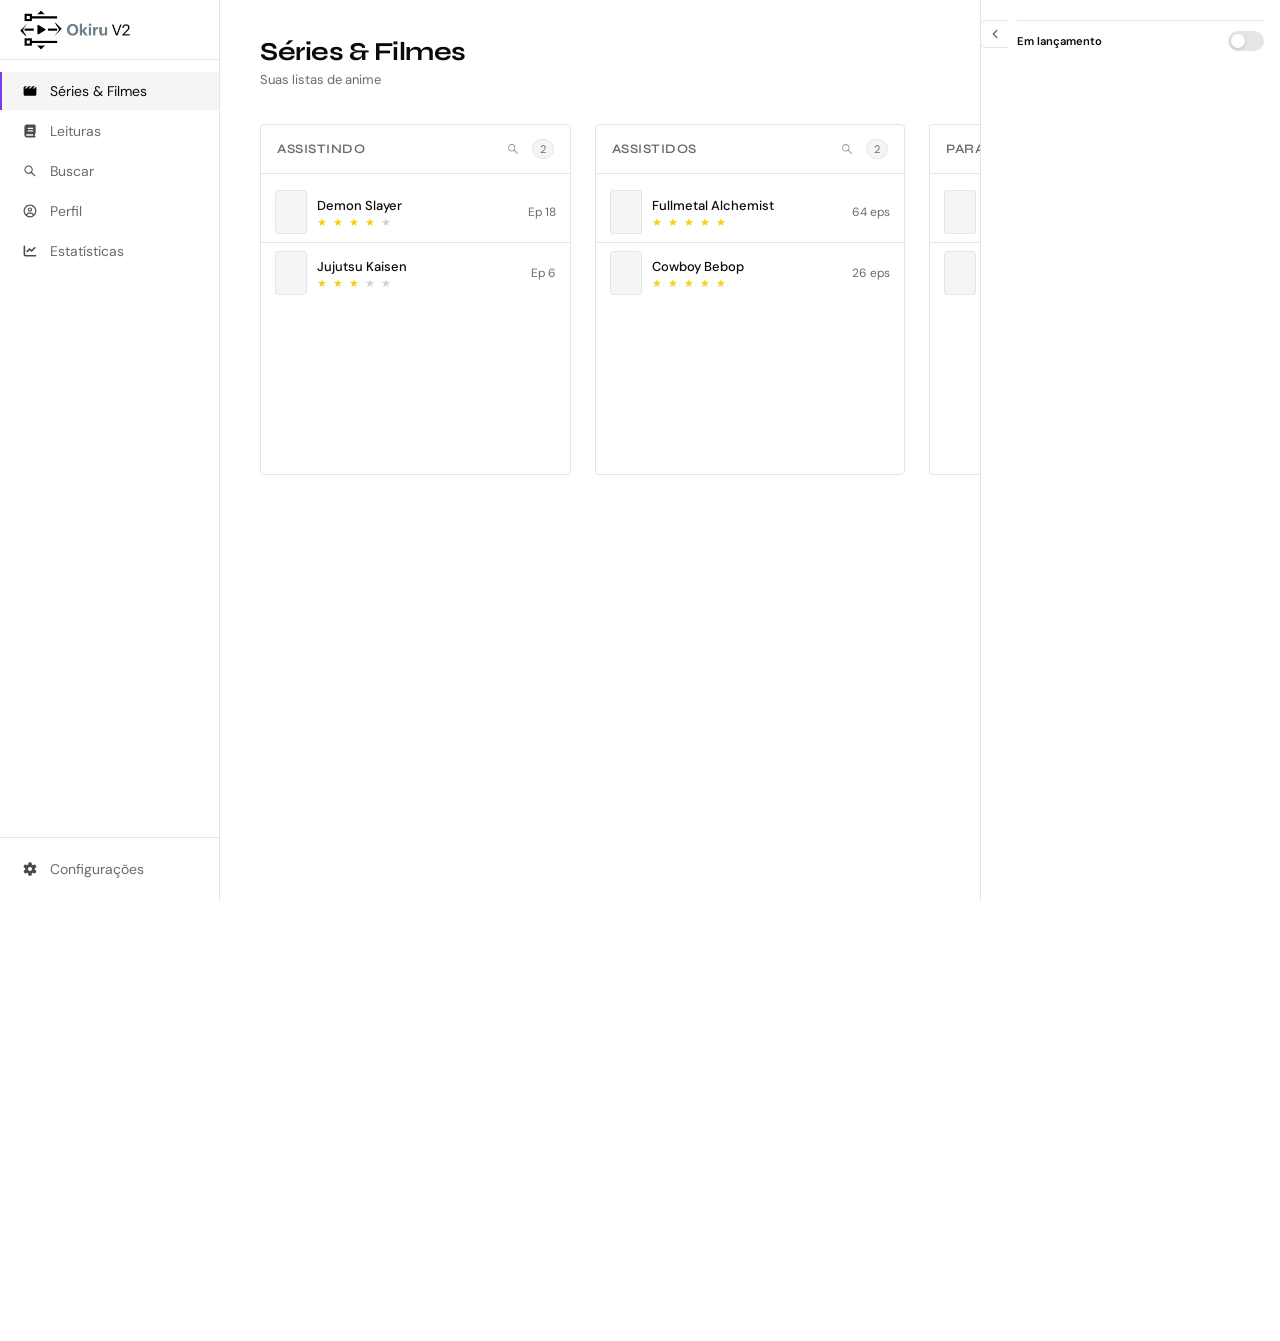
==== commit e81378f0: "feat: menu lateral mobile substitui bottom nav" ====
--- a/index.html
+++ b/index.html
@@ -60,13 +60,6 @@
       <div class="nav-item" data-page="config">
         <span class="nav-icon"><img src="./icons/gear.svg" width="16" height="16" /></span> Configurações
       </div>
-
-      <!-- CHANGELOG BADGE -->
-      <div class="sidebar-changelog" id="sidebarChangelog" onclick="toggleChangelog(event)">
-        <span class="sidebar-changelog-dot"></span>
-        <span class="sidebar-changelog-label">v2.1 · novidades</span>
-      </div>
-
       <div class="sidebar-profile" id="sidebarProfile" style="display:none;" onclick="document.querySelector('[data-page=perfil]').click()">
         <div class="sidebar-profile-avatar" id="sidebarAvatar"></div>
         <span class="sidebar-profile-name" id="sidebarName"></span>
@@ -79,6 +72,10 @@
 
     <!-- INÍCIO -->
     <div class="page active" id="page-inicio">
+      <div class="mobile-top-bar">
+        <button class="mobile-top-btn" onclick="openMobileMenu()"><img src="./icons/bars-solid-full.svg" /></button>
+        <button class="mobile-top-btn" onclick="mobileNav('busca', document.querySelector('.bottom-nav-item[data-page=busca]'))"><img src="./icons/search.svg" /></button>
+      </div>
       <div class="page-header">
         <h1 class="page-title">Séries & Filmes</h1>
         <p class="page-sub">Suas listas de anime</p>
@@ -284,6 +281,10 @@
 
     <!-- PERFIL -->
     <div class="page" id="page-perfil">
+      <div class="mobile-top-bar">
+        <button class="mobile-top-btn" onclick="openMobileMenu()"><img src="./icons/bars-solid-full.svg" /></button>
+        <button class="mobile-top-btn" onclick="mobileNav('busca', document.querySelector('.bottom-nav-item[data-page=busca]'))"><img src="./icons/search.svg" /></button>
+      </div>
       <div class="page-header">
         <h1 class="page-title">Perfil</h1>
       </div>
@@ -320,6 +321,10 @@
 
     <!-- ESTATÍSTICAS -->
     <div class="page" id="page-estatisticas">
+      <div class="mobile-top-bar">
+        <button class="mobile-top-btn" onclick="openMobileMenu()"><img src="./icons/bars-solid-full.svg" /></button>
+        <button class="mobile-top-btn" onclick="mobileNav('busca', document.querySelector('.bottom-nav-item[data-page=busca]'))"><img src="./icons/search.svg" /></button>
+      </div>
       <div class="detail-back stats-back-mobile" onclick="navigateTo('config')">
         <svg viewBox="0 0 24 24" fill="none" stroke="currentColor" stroke-width="2" stroke-linecap="round" stroke-linejoin="round">
           <polyline points="15 18 9 12 15 6"></polyline>
@@ -362,6 +367,10 @@
 
     <!-- LEITURAS -->
     <div class="page" id="page-leituras">
+      <div class="mobile-top-bar">
+        <button class="mobile-top-btn" onclick="openMobileMenu()"><img src="./icons/bars-solid-full.svg" /></button>
+        <button class="mobile-top-btn" onclick="mobileNav('busca', document.querySelector('.bottom-nav-item[data-page=busca]'))"><img src="./icons/search.svg" /></button>
+      </div>
       <div class="page-header">
         <h1 class="page-title">Leituras</h1>
         <p class="page-sub">Suas listas de mangá e livros</p>
@@ -434,6 +443,10 @@
 
     <!-- BUSCA -->
     <div class="page" id="page-busca">
+      <div class="mobile-top-bar">
+        <button class="mobile-top-btn" onclick="openMobileMenu()"><img src="./icons/bars-solid-full.svg" /></button>
+        <button class="mobile-top-btn" onclick="mobileNav('busca', document.querySelector('.bottom-nav-item[data-page=busca]'))"><img src="./icons/search.svg" /></button>
+      </div>
       <div class="page-header">
         <h1 class="page-title">Buscar anime</h1>
         <p class="page-sub">Resultados via Jikan (MyAnimeList)</p>
@@ -873,21 +886,6 @@
 </nav>
 
 <!-- Scripts (ordem importa: data antes de tudo, init por último) -->
-<script>
-function toggleChangelog(e) {
-  e.stopPropagation();
-  const balloon = document.getElementById('changelogBalloon');
-  const isOpen  = balloon.classList.contains('open');
-  balloon.classList.toggle('open', !isOpen);
-  if (!isOpen) {
-    setTimeout(() => document.addEventListener('click', _closeChangelog), 0);
-  }
-}
-function _closeChangelog() {
-  document.getElementById('changelogBalloon')?.classList.remove('open');
-  document.removeEventListener('click', _closeChangelog);
-}
-</script>
 <script src="data.js"></script>
 <script src="detail.js"></script>
 <script src="search.js"></script>
@@ -898,20 +896,63 @@
 <script src="settings.js"></script>
 <script src="navigation.js"></script>
 <script src="init.js"></script>
-<!-- CHANGELOG BALLOON (fora da sidebar para não expandir o layout) -->
-<div class="changelog-balloon" id="changelogBalloon">
-  <div class="changelog-balloon-title">O que há de novo</div>
-  <ul class="changelog-list">
-    <li><strong>Tela de detalhe</strong> — botões de ação (compartilhar, lixo, tutorial, favoritar) movidos para baixo das estrelas</li>
-    <li><strong>Calendário</strong> — novo visual sem bordas, cabeçalho com mês grande + ano cinza, ícones de lupa e +</li>
-    <li><strong>Calendário</strong> — dia atual marcado com bolinha preta/branca conforme o tema</li>
-    <li><strong>Calendário</strong> — dias com episódio marcado exibem bolinha indicadora</li>
-    <li><strong>Calendário</strong> — seletor de ano vai de 2000 a 2030 com scroll</li>
-    <li><strong>Calendário</strong> — painel "Adicionar tag" via ícone +, com campo de data e seletor de episódio</li>
-    <li><strong>Geral</strong> — dias anteriores ao atual deixaram de aparecer em cinza</li>
-    <li><strong>Correção</strong> — sidebar direita agora some ao sair da tela de detalhe</li>
-  </ul>
+<!-- MENU LATERAL MOBILE -->
+<div class="mobile-menu-overlay" id="mobileMenuOverlay" onclick="closeMobileMenu()"></div>
+<div class="mobile-menu" id="mobileMenu">
+  <div class="mobile-menu-header">
+    <img id="mobileMenuLogo" src="./favicons/okiruv2-logomarca-white.png" alt="Okiru V2" />
+  </div>
+  <nav class="mobile-menu-nav">
+    <div class="mobile-menu-item" onclick="mobileMenuNav('inicio')">
+      <img src="./icons/clapperboard-solid-full.svg" width="16" height="16" /> Séries & Filmes
+    </div>
+    <div class="mobile-menu-item" onclick="mobileMenuNav('leituras')">
+      <img src="./icons/book-solid-full.svg" width="16" height="16" /> Leituras
+    </div>
+    <div class="mobile-menu-item" onclick="mobileMenuNav('busca')">
+      <img src="./icons/search.svg" width="16" height="16" /> Buscar
+    </div>
+    <div class="mobile-menu-item" onclick="mobileMenuNav('perfil')">
+      <img src="./icons/circle-user.svg" width="16" height="16" /> Perfil
+    </div>
+    <div class="mobile-menu-item" onclick="mobileMenuNav('estatisticas')">
+      <img src="./icons/chart-line-solid.svg" width="16" height="16" /> Estatísticas
+    </div>
+  </nav>
+  <div class="mobile-menu-bottom">
+    <div class="mobile-menu-item" onclick="mobileMenuNav('config')">
+      <img src="./icons/gear.svg" width="16" height="16" /> Configurações
+    </div>
+  </div>
 </div>
+
+<script>
+function openMobileMenu() {
+  document.getElementById('mobileMenu').classList.add('open');
+  document.getElementById('mobileMenuOverlay').classList.add('open');
+  // sincroniza logo com tema
+  const theme = localStorage.getItem('okiru_theme') || 'light';
+  document.getElementById('mobileMenuLogo').src = theme === 'dark'
+    ? './favicons/okiruv2-logomarca-black.png'
+    : './favicons/okiruv2-logomarca-white.png';
+}
+
+function closeMobileMenu() {
+  document.getElementById('mobileMenu').classList.remove('open');
+  document.getElementById('mobileMenuOverlay').classList.remove('open');
+}
+
+function mobileMenuNav(target) {
+  closeMobileMenu();
+  const btn = document.querySelector(`.bottom-nav-item[data-page="${target}"]`);
+  if (btn) mobileNav(target, btn);
+  else {
+    document.querySelectorAll('.page').forEach(p => p.classList.remove('active'));
+    document.getElementById('page-detail')?.classList.remove('active');
+    document.getElementById('page-' + target)?.classList.add('active');
+  }
+}
+</script>
 
 </body>
 </html>
--- a/style.css
+++ b/style.css
@@ -120,88 +120,6 @@
     }
 
     .sidebar-profile:hover { background: var(--hover); }
-
-    /* ─── CHANGELOG ─── */
-    .sidebar-changelog {
-      display: flex;
-      align-items: center;
-      gap: 7px;
-      padding: 7px 16px;
-      cursor: pointer;
-      user-select: none;
-      border-radius: 6px;
-      margin: 0 6px 4px;
-      transition: background 0.15s;
-    }
-
-    .sidebar-changelog:hover { background: var(--hover); }
-
-    .sidebar-changelog-dot {
-      width: 7px;
-      height: 7px;
-      border-radius: 50%;
-      background: var(--text);
-      flex-shrink: 0;
-      opacity: 0.5;
-    }
-
-    .sidebar-changelog-label {
-      font-size: 0.72rem;
-      color: var(--secondary);
-      font-family: 'DM Sans', sans-serif;
-      font-weight: 500;
-    }
-
-    .changelog-balloon {
-      position: fixed;
-      bottom: 60px;
-      left: calc(var(--sidebar-w) + 10px);
-      width: 280px;
-      background: var(--bg);
-      border: 1px solid var(--border);
-      border-radius: 10px;
-      padding: 14px 16px 12px;
-      box-shadow: 0 8px 28px rgba(0,0,0,0.15);
-      z-index: 200;
-      opacity: 0;
-      pointer-events: none;
-      transform: translateX(-6px);
-      transition: opacity 0.18s ease, transform 0.18s ease;
-    }
-
-    .changelog-balloon.open {
-      opacity: 1;
-      pointer-events: auto;
-      transform: translateX(0);
-    }
-
-    .changelog-balloon-title {
-      font-size: 0.78rem;
-      font-weight: 700;
-      font-family: 'Syne', sans-serif;
-      color: var(--text);
-      margin-bottom: 10px;
-    }
-
-    .changelog-list {
-      margin: 0;
-      padding: 0 0 0 14px;
-      display: flex;
-      flex-direction: column;
-      gap: 6px;
-    }
-
-    .changelog-list li {
-      font-size: 0.72rem;
-      color: var(--secondary);
-      font-family: 'DM Sans', sans-serif;
-      line-height: 1.4;
-    }
-
-    .changelog-list li strong {
-      color: var(--text);
-      font-weight: 600;
-    }
 
     .sidebar-profile-avatar {
       width: 26px;
@@ -733,7 +651,7 @@
       width: 300px;
       background: var(--bg);
       border-left: 1px solid var(--border);
-      display: none;
+      display: flex;
       flex-direction: row;
       z-index: 50;
       transition: width 0.25s cubic-bezier(0.4,0,0.2,1);
@@ -2799,7 +2717,7 @@
       /* ══════════════════════
          DETALHE
       ══════════════════════ */
-      #page-detail { padding: 16px 16px 100px; }
+      #page-detail { padding: 16px 16px 32px; }
 
       /* Thumb grande no topo */
       .detail-thumb-mobile {
@@ -2954,10 +2872,7 @@
          BOTTOM NAV
       ══════════════════════ */
       .bottom-nav {
-        display: flex;
-        position: fixed;
-        bottom: 0;
-        left: 0;
+        display: none !important;
         right: 0;
         height: 58px;
         background: var(--bg);
@@ -3132,3 +3047,118 @@
       white-space: nowrap;
     }
 
+    /* ─── MOBILE TOP BAR ─── */
+    .mobile-top-bar {
+      display: none;
+    }
+
+    @media (max-width: 640px) {
+      .mobile-top-bar {
+        display: flex;
+        align-items: center;
+        justify-content: space-between;
+        margin-bottom: 20px;
+      }
+
+      .mobile-top-btn {
+        background: none;
+        border: none;
+        cursor: pointer;
+        padding: 4px;
+        display: flex;
+        align-items: center;
+        justify-content: center;
+      }
+
+      .mobile-top-btn img {
+        width: 20px;
+        height: 20px;
+        display: block;
+        opacity: 0.75;
+      }
+
+      html.theme-dark .mobile-top-btn img { filter: invert(1); }
+
+      /* ─── MENU LATERAL MOBILE ─── */
+      .mobile-menu-overlay {
+        display: none;
+        position: fixed;
+        inset: 0;
+        background: rgba(0,0,0,0.4);
+        z-index: 300;
+        opacity: 0;
+        transition: opacity 0.25s ease;
+      }
+
+      .mobile-menu-overlay.open {
+        display: block;
+        opacity: 1;
+      }
+
+      .mobile-menu {
+        position: fixed;
+        top: 0;
+        left: 0;
+        height: 100vh;
+        width: 72vw;
+        max-width: 280px;
+        background: var(--bg);
+        border-right: 1px solid var(--border);
+        z-index: 301;
+        display: flex;
+        flex-direction: column;
+        transform: translateX(-100%);
+        transition: transform 0.25s cubic-bezier(0.4,0,0.2,1);
+      }
+
+      .mobile-menu.open {
+        transform: translateX(0);
+      }
+
+      .mobile-menu-header {
+        padding: 20px 16px 16px;
+        border-bottom: 1px solid var(--border);
+      }
+
+      .mobile-menu-header img {
+        height: 32px;
+        width: auto;
+        display: block;
+      }
+
+      .mobile-menu-nav {
+        flex: 1;
+        padding: 10px 0;
+        overflow-y: auto;
+      }
+
+      .mobile-menu-item {
+        display: flex;
+        align-items: center;
+        gap: 12px;
+        padding: 13px 20px;
+        font-size: 0.9rem;
+        font-family: 'DM Sans', sans-serif;
+        font-weight: 500;
+        color: var(--text);
+        cursor: pointer;
+        transition: background 0.15s;
+      }
+
+      .mobile-menu-item:hover,
+      .mobile-menu-item:active { background: var(--hover); }
+
+      .mobile-menu-item img {
+        width: 16px;
+        height: 16px;
+        opacity: 0.6;
+        flex-shrink: 0;
+      }
+
+      html.theme-dark .mobile-menu-item img { filter: invert(1); }
+
+      .mobile-menu-bottom {
+        border-top: 1px solid var(--border);
+        padding: 6px 0;
+      }
+    }
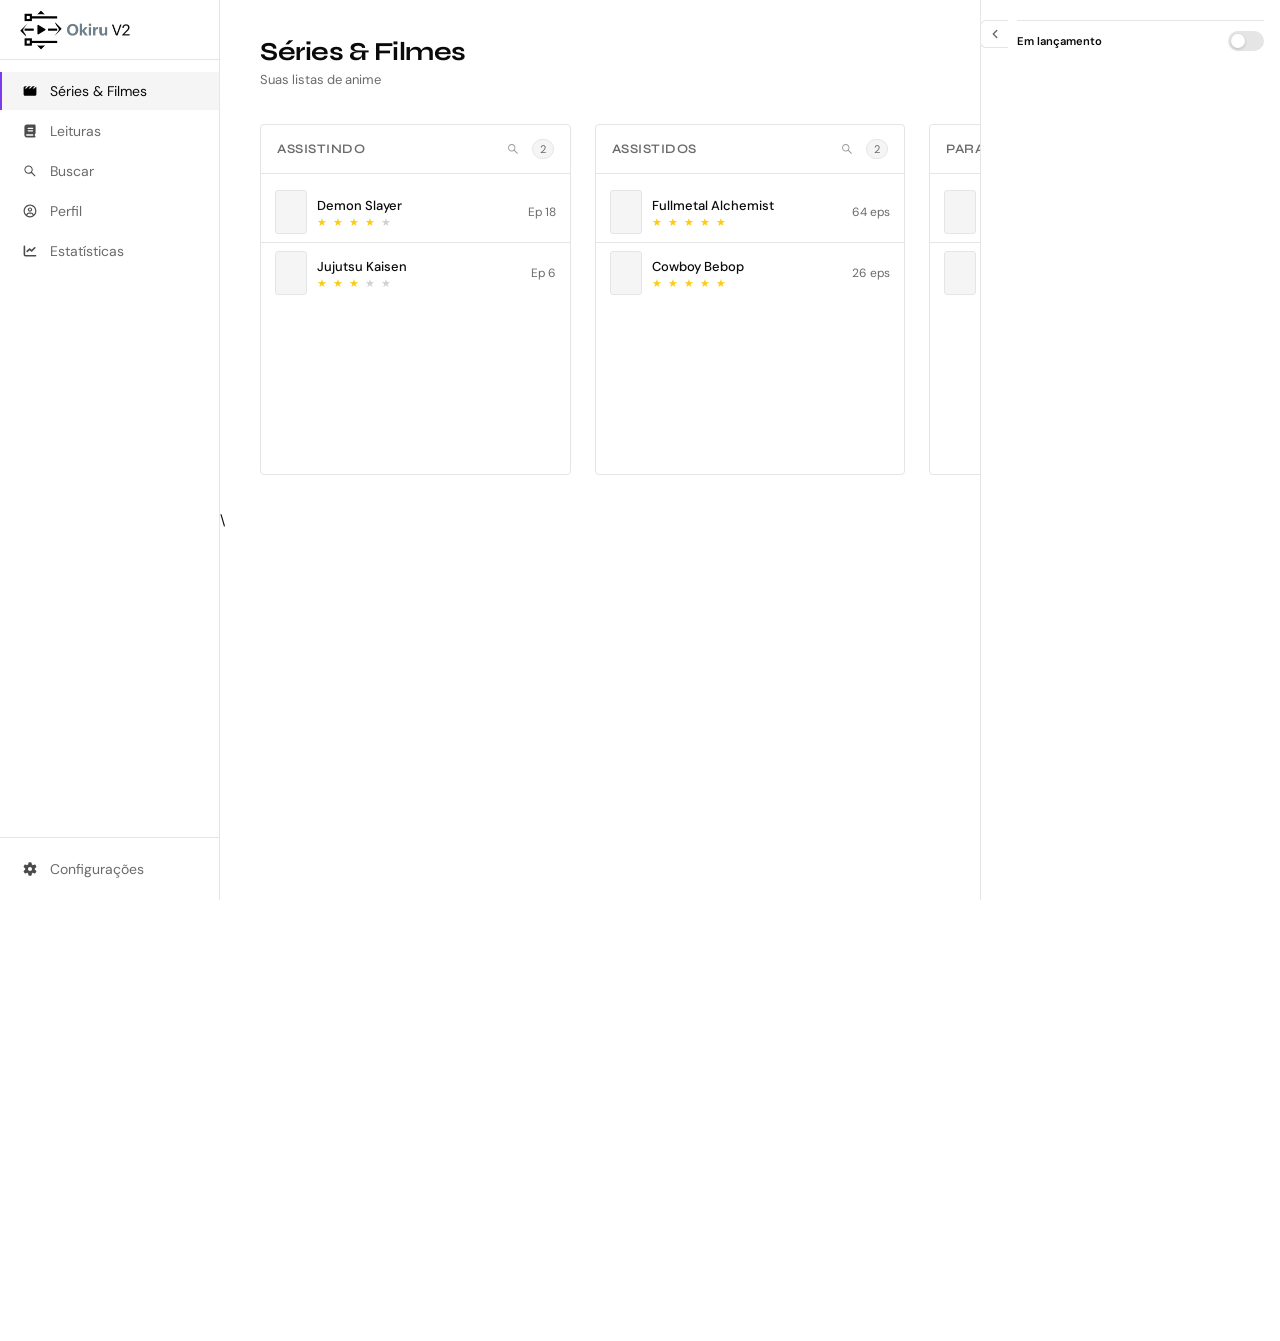
==== commit c6e67f60: "Add files via upload" ====
--- a/index.html
+++ b/index.html
@@ -513,14 +513,27 @@
       </div>
     </div>
 
-    <!-- DETALHE -->
+    <!-- DETALHE -->\
     <div id="page-detail">
-      <div class="detail-back" onclick="closeDetail()">
-        <svg viewBox="0 0 24 24" fill="none" stroke="currentColor" stroke-width="2" stroke-linecap="round" stroke-linejoin="round">
-          <polyline points="15 18 9 12 15 6"></polyline>
-        </svg>
-        Voltar
-      </div>
+      <div class="detail-nav-row">
+        <div class="detail-back" onclick="closeDetail()">
+          <svg viewBox="0 0 24 24" fill="none" stroke="currentColor" stroke-width="2" stroke-linecap="round" stroke-linejoin="round">
+            <polyline points="15 18 9 12 15 6"></polyline>
+          </svg>
+          Voltar
+        </div>
+        <button class="detail-nav-circle-btn" id="detailMobilePanelBtn" onclick="toggleDetailMobilePanel()">
+          <img src="./icons/angle-right.svg" />
+        </button>
+      </div>
+
+      <!-- SIDEBAR MOBILE DIREITA -->
+      <div class="detail-mobile-panel" id="detailMobilePanel">
+        <button class="airing-panel-toggle-btn" id="airingPanelToggleBtn" onclick="toggleDetailMobilePanel()">
+          <img src="./icons/angle-right.svg" />
+        </button>
+      </div>
+      <div class="detail-mobile-panel-overlay" id="detailMobilePanelOverlay" onclick="toggleDetailMobilePanel()"></div>
 
       <div class="detail-header">
         <div class="detail-header-left">
@@ -927,6 +940,23 @@
 </div>
 
 <script>
+function toggleDetailMobilePanel() {
+  const panel   = document.getElementById('detailMobilePanel');
+  const overlay = document.getElementById('detailMobilePanelOverlay');
+  const btnOut  = document.getElementById('detailMobilePanelBtn');
+  const isOpen  = panel.classList.contains('open');
+
+  if (isOpen) {
+    panel.classList.remove('open');
+    overlay.classList.remove('open');
+    btnOut.style.display = '';
+  } else {
+    panel.classList.add('open');
+    overlay.classList.add('open');
+    btnOut.style.display = 'none';
+  }
+}
+
 function openMobileMenu() {
   document.getElementById('mobileMenu').classList.add('open');
   document.getElementById('mobileMenuOverlay').classList.add('open');
--- a/style.css
+++ b/style.css
@@ -350,6 +350,13 @@
     #page-detail { display: none; padding: 36px 40px; animation: fadeIn 0.2s ease; }
     #page-detail.active { display: block; }
 
+    .detail-nav-row {
+      display: flex;
+      align-items: center;
+      justify-content: space-between;
+      margin-bottom: 20px;
+    }
+
     .detail-back {
       display: inline-flex;
       align-items: center;
@@ -357,7 +364,7 @@
       color: var(--secondary);
       font-size: 0.9286rem;
       cursor: pointer;
-      margin-bottom: 28px;
+      margin-bottom: 1.4px;
       transition: color 0.15s;
       user-select: none;
     }
@@ -2717,7 +2724,7 @@
       /* ══════════════════════
          DETALHE
       ══════════════════════ */
-      #page-detail { padding: 16px 16px 32px; }
+      #page-detail { padding: 10px 16px 32px; }
 
       /* Thumb grande no topo */
       .detail-thumb-mobile {
@@ -3162,3 +3169,123 @@
         padding: 6px 0;
       }
     }
+
+    /* ─── BOTÃO CIRCULAR DETALHE (mobile) ─── */
+    .detail-nav-circle-btn {
+      display: none;
+    }
+
+    @media (max-width: 640px) {
+      .detail-nav-circle-btn {
+        display: flex;
+        align-items: center;
+        justify-content: center;
+        width: 30px;
+        height: 30px;
+        border-radius: 50%;
+        background: #0A0A0A;
+        border: none;
+        cursor: pointer;
+        flex-shrink: 0;
+      }
+
+      html.theme-dark .detail-nav-circle-btn {
+        background: #F5F5F5;
+      }
+
+      .detail-nav-circle-btn img {
+        width: 14px;
+        height: 14px;
+        display: block;
+        filter: invert(1);
+        transform: rotate(180deg);
+      }
+
+      html.theme-dark .detail-nav-circle-btn img {
+        filter: invert(1);
+        transform: rotate(180deg);
+      }
+    }
+
+    /* ─── SIDEBAR MOBILE DIREITA (tela de detalhe) ─── */
+    .detail-mobile-panel {
+      display: none;
+    }
+
+    .detail-mobile-panel-overlay {
+      display: none;
+    }
+
+    @media (max-width: 640px) {
+      .detail-mobile-panel {
+        display: block;
+        position: fixed;
+        top: 0;
+        right: 0;
+        height: 100vh;
+        width: 80vw;
+        max-width: 300px;
+        background: var(--bg);
+        border-left: 1px solid var(--border);
+        z-index: 400;
+        transform: translateX(100%);
+        transition: transform 0.28s cubic-bezier(0.4,0,0.2,1);
+      }
+
+      .detail-mobile-panel.open {
+        transform: translateX(0);
+      }
+
+      .detail-mobile-panel-overlay {
+        display: block;
+        position: fixed;
+        inset: 0;
+        background: rgba(0,0,0,0.35);
+        z-index: 399;
+        opacity: 0;
+        pointer-events: none;
+        transition: opacity 0.28s ease;
+      }
+
+      .detail-mobile-panel-overlay.open {
+        opacity: 1;
+        pointer-events: auto;
+      }
+
+      /* Botão toggle do painel de lançamento — oculto por padrão */
+      .airing-panel-toggle-btn {
+        display: none;
+        position: absolute;
+        top: 10px;
+        left: 6px;
+        width: 30px;
+        height: 30px;
+        border-radius: 50%;
+        background: #0A0A0A;
+        border: none;
+        cursor: pointer;
+        align-items: center;
+        justify-content: center;
+        flex-shrink: 0;
+      }
+
+      html.theme-dark .airing-panel-toggle-btn {
+        background: #F5F5F5;
+      }
+
+      /* Aparece apenas quando o painel está aberto */
+      .detail-mobile-panel.open .airing-panel-toggle-btn {
+        display: flex;
+      }
+
+      .airing-panel-toggle-btn img {
+        width: 14px;
+        height: 14px;
+        display: block;
+        filter: invert(1);
+      }
+
+      html.theme-dark .airing-panel-toggle-btn img {
+        filter: invert(0);
+      }
+    }
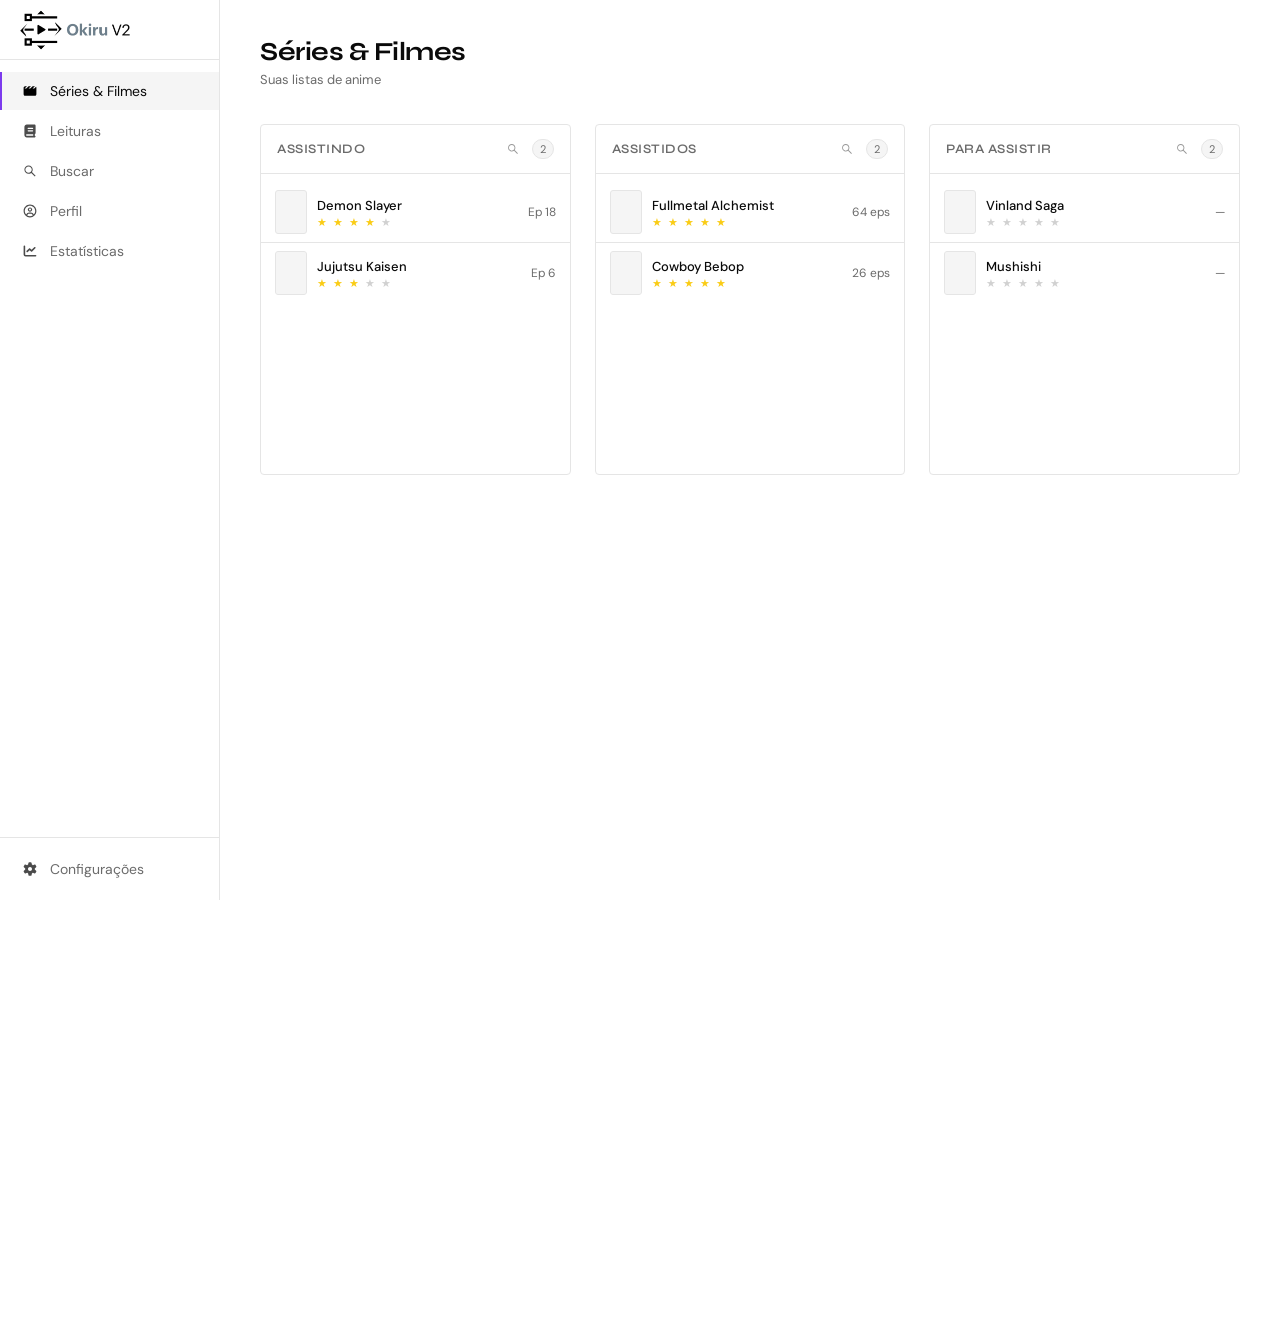
==== commit e4280465: "Add files via upload" ====
--- a/index.html
+++ b/index.html
@@ -21,6 +21,7 @@
   <link rel="apple-touch-icon" href="./icons/pwa-icon-192.png" />
 
   <link href="https://fonts.googleapis.com/css2?family=Syne:wght@400;500;600;700;800&family=DM+Sans:wght@300;400;500&display=swap" rel="stylesheet" />
+  <link href="https://fonts.googleapis.com/css2?family=Iosevka+Charon+Mono&display=swap" rel="stylesheet" />
 
   <!-- Estilos -->
   <link rel="stylesheet" href="style.css" />
@@ -463,6 +464,10 @@
 
     <!-- CONFIG -->
     <div class="page" id="page-config">
+      <div class="mobile-top-bar">
+        <button class="mobile-top-btn" onclick="openMobileMenu()"><img src="./icons/bars-solid-full.svg" /></button>
+        <button class="mobile-top-btn" onclick="mobileNav('busca', document.querySelector('.bottom-nav-item[data-page=busca]'))"><img src="./icons/search.svg" /></button>
+      </div>
       <div class="page-header">
         <h1 class="page-title">Configurações</h1>
         <p class="page-sub">Preferências do Okiru V2</p>
@@ -513,7 +518,7 @@
       </div>
     </div>
 
-    <!-- DETALHE -->\
+    <!-- DETALHE -->
     <div id="page-detail">
       <div class="detail-nav-row">
         <div class="detail-back" onclick="closeDetail()">
@@ -658,12 +663,24 @@
             <div id="seasonsList"></div>
           </div>
 
+          <!-- ANOTAÇÕES (anime) -->
+          <div class="detail-notes-section" id="detailNotesSectionAnime">
+            <label class="detail-field-label">Anotações</label>
+            <textarea class="detail-notes-input" id="detailNotesAnime" placeholder="Adicione suas anotações aqui..." oninput="saveDetailNotes()"></textarea>
+          </div>
+
+          <!-- ANOTAÇÕES (leitura) -->
+          <div class="detail-notes-section" id="detailNotesSectionReading" style="display:none;">
+            <label class="detail-field-label">Anotações</label>
+            <textarea class="detail-notes-input" id="detailNotesReading" placeholder="Adicione suas anotações aqui..." oninput="saveDetailNotes()"></textarea>
+          </div>
+
       </div>
 
     </div>
 
     <!-- SIDEBAR DIREITA: Calendário de lançamento -->
-    <div class="detail-right-sidebar" id="detailRightSidebar">
+    <div class="detail-right-sidebar" id="detailRightSidebar" style="display:none;">
       <button class="detail-sidebar-toggle" id="detailSidebarToggle" onclick="toggleDetailSidebar()" title="Expandir/recolher">
         <svg id="detailSidebarArrow" viewBox="0 0 24 24" fill="none" stroke="currentColor" stroke-width="2.5" stroke-linecap="round" stroke-linejoin="round">
           <polyline points="15 18 9 12 15 6"></polyline>
@@ -777,22 +794,42 @@
     </div>
     <p class="share-hint">Tire um print desta tela para compartilhar</p>
 
-    <div class="share-card-wrap">
+    <!-- Aviso quando não há nome -->
+    <div id="shareNoAnilist" class="share-no-anilist" style="display:none;">
+      <div class="share-no-anilist-icon">🎌</div>
+      <div class="share-no-anilist-title">Card indisponível</div>
+      <div class="share-no-anilist-text">Não foi possível identificar este item para gerar o card.</div>
+    </div>
+
+    <div class="share-card-wrap" id="shareCardWrap">
       <div id="shareCard">
-        <div class="sc-profile">
-          <div class="sc-avatar" id="scAvatar"></div>
-          <span class="sc-name" id="scName"></span>
-        </div>
-        <div class="sc-cover" id="scCover"></div>
-        <div class="sc-info">
-          <div class="sc-title" id="scTitle"></div>
-          <div class="sc-studio" id="scStudio"></div>
-          <div class="sc-stars" id="scStars"></div>
-        </div>
-        <div class="sc-footer">
-          <img class="sc-logo" src="./favicons/okiruv2-logomarca-black.png" />
-        </div>
-      </div>
+        <div class="sc-bg" id="scBg"></div>
+        <canvas id="scCanvas" style="display:none;"></canvas>
+        <div class="sc-content">
+          <div class="sc-img-wrapper" id="scImgWrapper">
+            <img id="scMainImg" src="" alt="" />
+            <div class="sc-img-stars" id="scImgStars"></div>
+            <div class="sc-img-title" id="scImgTitle"></div>
+            <div class="sc-img-studio" id="scImgStudio"></div>
+          </div>
+          <div class="sc-badges-row" id="scBadgesRow">
+            <div class="sc-badge sc-badge-status" id="scBadgeStatus"></div>
+            <div class="sc-badge sc-badge-genre" id="scBadgeGenre"></div>
+          </div>
+          <div class="sc-synopsis-wrap">
+            <div class="sc-synopsis-text" id="scSynopsisText"></div>
+          </div>
+          <div class="sc-media-tag" id="scMediaTag"></div>
+        </div>
+      </div>
+    </div>
+
+    <div id="shareImgActions" style="display:none;">
+      <input type="file" id="shareImgInput" accept="image/*" style="display:none;" onchange="onShareImgChange(event)" />
+      <button class="share-img-btn" onclick="document.getElementById('shareImgInput').click()">
+        <img src="./icons/image.svg" width="13" height="13" />
+        Alterar imagem
+      </button>
     </div>
   </div>
 
--- a/style.css
+++ b/style.css
@@ -1150,6 +1150,40 @@
       max-width: 480px;
     }
 
+    .detail-notes-section {
+      margin-top: 28px;
+      max-width: 480px;
+      display: flex;
+      flex-direction: column;
+      gap: 8px;
+    }
+
+    .detail-notes-input {
+      width: 100%;
+      min-height: 96px;
+      max-height: 260px;
+      resize: vertical;
+      background: var(--bg);
+      border: 1px solid var(--border);
+      border-radius: 6px;
+      color: var(--text);
+      font-family: 'DM Sans', sans-serif;
+      font-size: 13px;
+      line-height: 1.55;
+      padding: 10px 12px;
+      box-sizing: border-box;
+      transition: border-color 0.15s;
+      outline: none;
+    }
+
+    .detail-notes-input::placeholder {
+      color: var(--secondary);
+    }
+
+    .detail-notes-input:focus {
+      border-color: var(--text);
+    }
+
     .detail-seasons-header {
       margin-bottom: 10px;
       display: flex;
@@ -2252,134 +2286,245 @@
       display: none;
       flex-direction: column;
       align-items: center;
-      background:
-        radial-gradient(ellipse 70% 50% at 30% 10%, rgba(0,0,0,0.04) 0%, transparent 60%),
-        radial-gradient(ellipse 50% 40% at 70% 90%, rgba(0,0,0,0.03) 0%, transparent 60%),
-        #f0f0f0;
+      background: #111;
       height: 100%;
       overflow-y: auto;
       overflow-x: hidden;
-      padding-bottom: 32px;
+      padding-bottom: 24px;
     }
     #page-share.active { display: flex; }
 
     .share-hint {
-      color: #999;
+      color: #555;
       font-size: 0.68rem;
       text-align: center;
-      padding: 0 20px 20px;
+      padding: 0 20px 16px;
       flex-shrink: 0;
       margin: 0;
+    }
+
+    /* aviso sem anilistId */
+    .share-no-anilist {
+      display: flex;
+      flex-direction: column;
+      align-items: center;
+      gap: 12px;
+      padding: 48px 32px;
+      text-align: center;
+      max-width: 320px;
+    }
+    .share-no-anilist-icon { font-size: 40px; }
+    .share-no-anilist-title {
+      font-size: 15px;
+      font-weight: 600;
+      color: #ccc;
+    }
+    .share-no-anilist-text {
+      font-size: 12px;
+      color: #666;
+      line-height: 1.6;
     }
 
     .share-card-wrap {
       width: 100%;
       display: flex;
       justify-content: center;
-      padding: 0 24px;
-    }
-
+      padding: 0 20px;
+      flex: 1;
+      align-items: flex-start;
+    }
+
+    /* ── CARD 9:16 ──
+       A altura é limitada a 88dvh para caber na tela mobile.
+       A largura é derivada da altura (9/16) — não o contrário.
+       No desktop com tela grande, o cap de 640px de altura mantém proporção.
+    ── */
     #shareCard {
-      --cw: min(88vw, 380px);
+      --ch: min(88dvh, calc(360px * 16 / 9));
+      --cw: calc(var(--ch) * 9 / 16);
+      position: relative;
       width: var(--cw);
-      height: calc(var(--cw) * 16 / 9);
+      height: var(--ch);
+      border-radius: 18px;
+      overflow: hidden;
+      box-shadow: 0 30px 80px rgba(0,0,0,0.7);
+      font-family: 'Iosevka Charon Mono', 'DM Sans', monospace;
+      flex-shrink: 0;
+    }
+
+    .sc-bg {
+      position: absolute;
+      inset: 0;
+      background-size: cover;
+      background-position: center;
+      filter: blur(10px) brightness(0.55);
+      transform: scale(1.05);
+    }
+
+    .sc-content {
       position: relative;
-      background: radial-gradient(circle at 85% 15%, #1a1a1a 0%, #000 60%);
-      border-radius: calc(var(--cw) * 0.03);
-      overflow: hidden;
+      z-index: 2;
+      width: 100%;
+      height: 100%;
+      display: flex;
+      flex-direction: column;
+      align-items: flex-start;
+      padding-top: calc(var(--cw) * 0.098);
+    }
+
+    /* imagem da capa */
+    .sc-img-wrapper {
+      position: relative;
+      width: calc(var(--cw) * 0.786);
+      height: calc(var(--cw) * 1.186);
+      border-radius: calc(var(--cw) * 0.069);
+      overflow: hidden;
+      align-self: center;
+      flex-shrink: 0;
+    }
+    .sc-img-wrapper img {
+      width: 100%;
+      height: 100%;
+      object-fit: cover;
+      display: block;
+    }
+    .sc-img-wrapper::after {
+      content: '';
+      position: absolute;
+      inset: 0;
+      border-radius: calc(var(--cw) * 0.069);
+      box-shadow: inset 0 calc(var(--cw) * -0.42) calc(var(--cw) * 0.22) rgba(0,0,0,0.92);
+    }
+
+    .sc-img-stars {
+      position: absolute;
+      bottom: calc(var(--cw) * 0.195);
+      left: calc(var(--cw) * 0.044);
+      display: flex;
+      align-items: center;
+      gap: calc(var(--cw) * 0.012);
+      z-index: 2;
+      line-height: 1;
+    }
+    .sc-img-star {
+      font-size: calc(var(--cw) * 0.036);
+      color: #fff;
+      opacity: 0.2;
+    }
+    .sc-img-star.filled {
+      opacity: 1;
+    }
+
+    .sc-img-title {
+      position: absolute;
+      bottom: calc(var(--cw) * 0.137);
+      left: calc(var(--cw) * 0.048);
+      font-size: calc(var(--cw) * 0.056);
+      letter-spacing: calc(var(--cw) * 0.011);
+      color: #fff;
+      text-transform: uppercase;
+      z-index: 2;
+      line-height: 1;
+    }
+
+    .sc-img-studio {
+      position: absolute;
+      bottom: calc(var(--cw) * 0.082);
+      left: calc(var(--cw) * 0.048);
+      display: flex;
+      align-items: center;
+      gap: calc(var(--cw) * 0.022);
+      z-index: 2;
+    }
+    .sc-img-studio span {
+      font-size: calc(var(--cw) * 0.031);
+      letter-spacing: calc(var(--cw) * 0.006);
+      color: rgba(255,255,255,0.8);
+      line-height: 1;
+    }
+
+    /* badges */
+    .sc-badges-row {
+      display: flex;
+      align-items: center;
+      margin-left: calc(var(--cw) * 0.106);
+      margin-top: calc(var(--cw) * 0.046);
+      gap: calc(var(--cw) * 0.035);
+      flex-shrink: 0;
+    }
+    .sc-badge {
+      font-size: calc(var(--cw) * 0.025);
+      letter-spacing: calc(var(--cw) * 0.006);
+      white-space: nowrap;
+      padding: calc(var(--cw) * 0.014) calc(var(--cw) * 0.039);
+      border-radius: 50px;
+      line-height: 1;
+      display: inline-block;
+      text-transform: uppercase;
+    }
+    .sc-badge-status {
+      color: #fff;
+      border: 1px solid #fff;
+      background: transparent;
+    }
+    .sc-badge-genre {
+      color: #000;
+      border: none;
+      background: #fff;
+    }
+
+    /* sinopse */
+    .sc-synopsis-wrap {
+      width: calc(var(--cw) * 0.786);
+      align-self: center;
+      margin-top: calc(var(--cw) * 0.05);
+      flex-shrink: 0;
+      overflow: hidden;
+    }
+    .sc-synopsis-text {
+      font-size: calc(var(--cw) * 0.025);
+      color: #fff;
+      line-height: 1.6;
+    }
+
+    /* tag de mídia */
+    .sc-media-tag {
+      font-size: calc(var(--cw) * 0.017);
+      letter-spacing: calc(var(--cw) * 0.003);
+      font-weight: bold;
+      text-transform: uppercase;
+      color: #fff;
+      white-space: nowrap;
+      padding: calc(var(--cw) * 0.011) calc(var(--cw) * 0.028);
+      border-radius: 2px;
+      background: #333;
+      margin-left: calc(var(--cw) * 0.106);
+      margin-top: calc(var(--cw) * 0.033);
+      display: inline-block;
+      line-height: 1;
+      flex-shrink: 0;
+    }
+
+    .bottom-nav.hidden-for-share { display: none !important; }
+
+    .share-img-btn {
+      display: flex;
+      align-items: center;
+      gap: 7px;
+      margin-top: 18px;
+      padding: 9px 20px;
+      border-radius: 50px;
+      border: 1px solid rgba(255,255,255,0.12);
+      background: transparent;
+      color: #777;
       font-family: 'DM Sans', sans-serif;
-      color: #fff;
-      flex-shrink: 0;
-    }
-
-    .sc-profile {
-      position: absolute;
-      top: calc(var(--cw) * 16/9 * 0.1031);
-      left: 50%;
-      transform: translateX(-50%);
-      display: flex;
-      align-items: center;
-      white-space: nowrap;
-    }
-    .sc-avatar {
-      width: calc(var(--cw) * 0.076);
-      height: calc(var(--cw) * 0.076);
-      border-radius: 50%;
-      background: #555;
-      overflow: hidden;
-      flex-shrink: 0;
-    }
-    .sc-avatar img { width: 100%; height: 100%; object-fit: cover; display: block; }
-    .sc-name {
-      margin-left: calc(var(--cw) * 0.029);
-      font-size: calc(var(--cw) * 0.039);
-      font-weight: 600;
-      color: #fff;
-    }
-
-    .sc-cover {
-      position: absolute;
-      top: calc(var(--cw) * 16/9 * 0.1807);
-      left: 50%;
-      transform: translateX(-50%);
-      width: calc(var(--cw) * 0.506);
-      height: calc(var(--cw) * 16/9 * 0.3932);
-      border-radius: calc(var(--cw) * 0.033);
-      overflow: hidden;
-      background: #333;
-      border: 1px solid rgba(255,255,255,0.12);
-    }
-    .sc-cover img { width: 100%; height: 100%; object-fit: cover; display: block; }
-
-    .sc-info { display: contents; }
-
-    .sc-title {
-      position: absolute;
-      top: calc(var(--cw) * 16/9 * 0.6193);
-      left: 50%;
-      transform: translateX(-50%);
-      width: calc(var(--cw) * 0.774);
-      font-size: calc(var(--cw) * 0.065);
-      font-weight: 700;
-      text-align: center;
-      line-height: 1.15;
-      display: -webkit-box;
-      -webkit-line-clamp: 2;
-      -webkit-box-orient: vertical;
-      overflow: hidden;
-      color: #fff;
-    }
-    .sc-studio {
-      position: absolute;
-      top: calc(var(--cw) * 16/9 * 0.6714);
-      left: 50%;
-      transform: translateX(-50%);
-      font-size: calc(var(--cw) * 0.03);
-      color: #aaa;
-      white-space: nowrap;
-      text-align: center;
-    }
-    .sc-studio strong { color: #fff; font-weight: 600; }
-    .sc-stars {
-      position: absolute;
-      top: calc(var(--cw) * 16/9 * 0.7271);
-      left: 50%;
-      transform: translateX(-50%);
-      width: calc(var(--cw) * 0.396);
-      display: flex;
-      justify-content: space-between;
-      font-size: calc(var(--cw) * 0.072);
-    }
-    .sc-footer {
-      position: absolute;
-      bottom: calc(var(--cw) * 16/9 * 0.0542);
-      left: 50%;
-      transform: translateX(-50%);
-    }
-    .sc-logo { height: calc(var(--cw) * 0.09); width: auto; display: block; }
-
-    .bottom-nav.hidden-for-share { display: none !important; }
-
+      font-size: 12px;
+      cursor: pointer;
+      transition: color 0.15s, border-color 0.15s;
+      flex-shrink: 0;
+    }
+    .share-img-btn:hover { color: #ccc; border-color: rgba(255,255,255,0.28); }
+    .share-img-btn img { opacity: 0.5; filter: invert(1); }
 
     #tutorialOverlay {
       position: fixed;
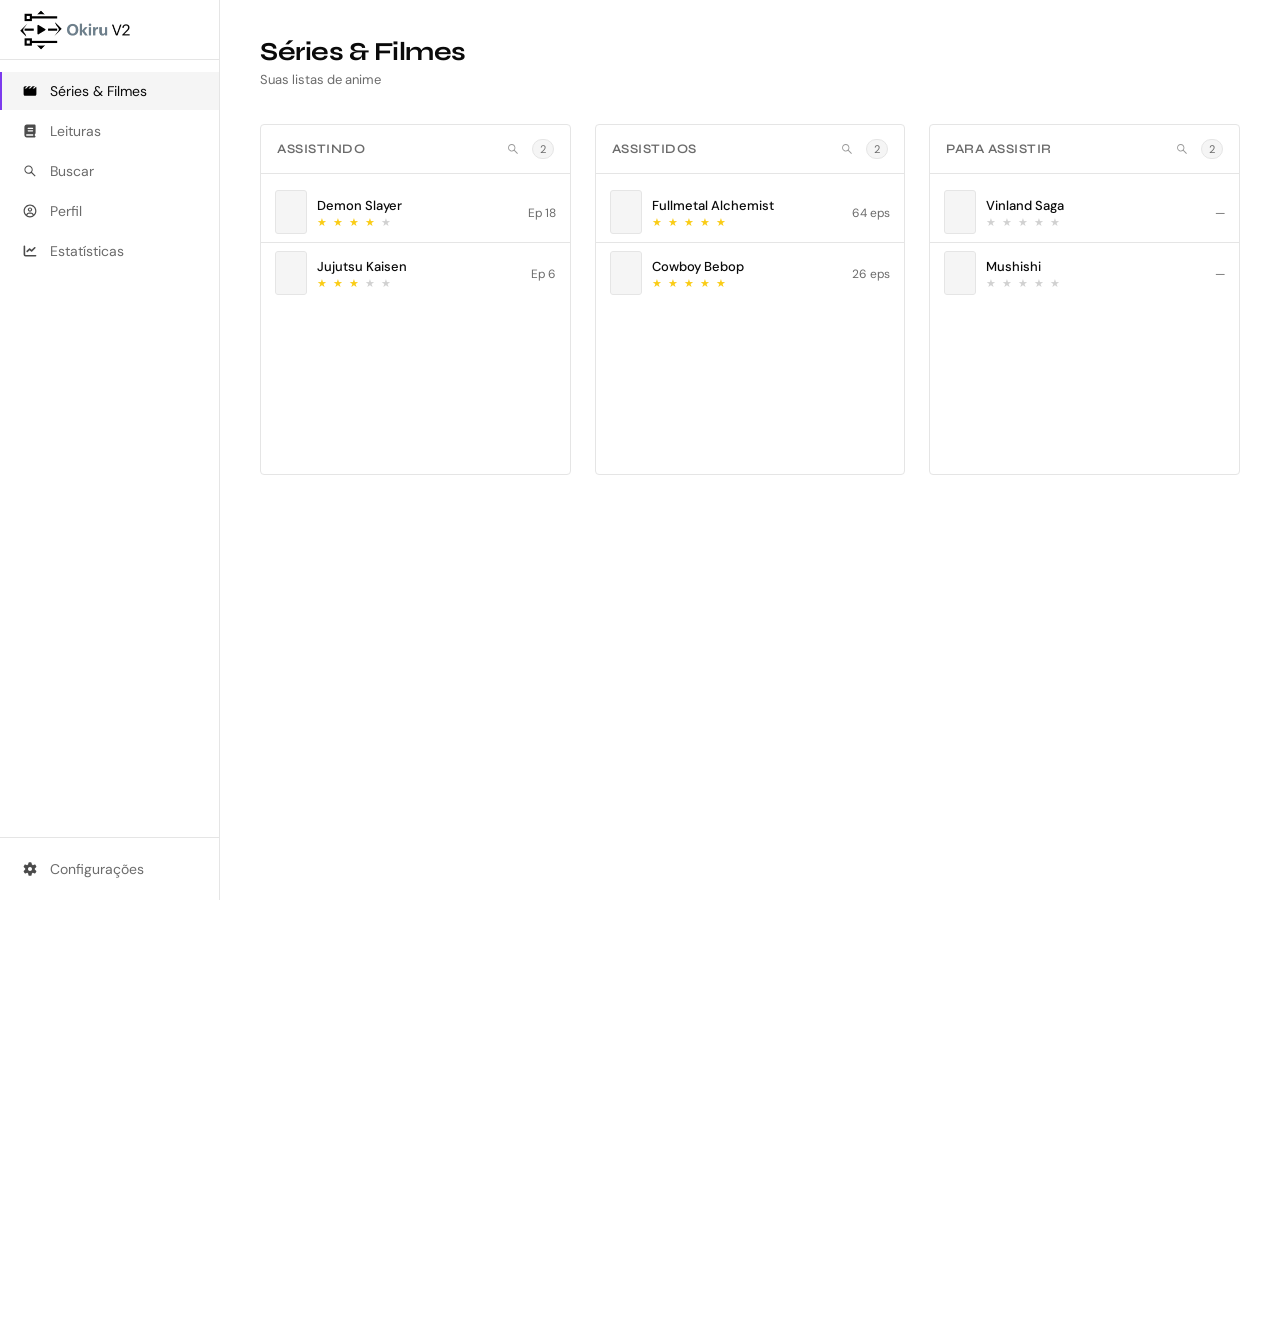
==== commit 69c3a4fc: "Add files via upload" ====
--- a/index.html
+++ b/index.html
@@ -10,10 +10,8 @@
   <link rel="icon" type="image/png" sizes="16x16" href="./favicons/favicon-16x16.png" />
   <link rel="icon" type="image/png" sizes="32x32" href="./favicons/favicon-32x32.png" />
   <link rel="apple-touch-icon" href="./favicons/apple-touch-icon.png" />
-  <link rel="manifest" href="./favicons/site.webmanifest" />
-
   <!-- PWA -->
-  <link rel="manifest" href="manifest.json" />
+  <link rel="manifest" href="./manifest.json" />
   <meta name="theme-color" content="#ffffff" />
   <meta name="apple-mobile-web-app-capable" content="yes" />
   <meta name="apple-mobile-web-app-status-bar-style" content="default" />
@@ -792,7 +790,7 @@
       </svg>
       Voltar
     </div>
-    <p class="share-hint">Tire um print desta tela para compartilhar</p>
+    <p class="share-hint">Baixe o card ou tire um print para compartilhar</p>
 
     <!-- Aviso quando não há nome -->
     <div id="shareNoAnilist" class="share-no-anilist" style="display:none;">
@@ -829,6 +827,9 @@
       <button class="share-img-btn" onclick="document.getElementById('shareImgInput').click()">
         <img src="./icons/image.svg" width="13" height="13" />
         Alterar imagem
+      </button>
+      <button class="share-img-btn" id="shareDownloadBtn" onclick="downloadShareCard()" style="margin-top:8px;">
+        ↓ Baixar card
       </button>
     </div>
   </div>
--- a/style.css
+++ b/style.css
@@ -327,6 +327,12 @@
     }
 
     .star.filled { color: #FACC15; }
+    .star.half {
+      background: linear-gradient(to right, #FACC15 50%, #D1D1D1 50%);
+      -webkit-background-clip: text;
+      -webkit-text-fill-color: transparent;
+      background-clip: text;
+    }
 
     .anime-seasons-badge {
       font-size: 0.7143rem;
@@ -485,6 +491,20 @@
 
     .detail-star:hover { transform: scale(1.2); }
     .detail-star.filled { color: #FACC15; }
+    .detail-star.half {
+      background: linear-gradient(to right, #FACC15 50%, #D1D1D1 50%);
+      -webkit-background-clip: text;
+      -webkit-text-fill-color: transparent;
+      background-clip: text;
+    }
+    .detail-star.hover-filled { color: #FACC15; opacity: 0.75; }
+    .detail-star.hover-half {
+      background: linear-gradient(to right, #FACC15 50%, #D1D1D1 50%);
+      -webkit-background-clip: text;
+      -webkit-text-fill-color: transparent;
+      background-clip: text;
+      opacity: 0.75;
+    }
 
     .detail-genres {
       display: flex;
@@ -1457,6 +1477,20 @@
     }
 
     .smodal-star.filled { color: #FACC15; }
+    .smodal-star.half {
+      background: linear-gradient(to right, #FACC15 50%, #D1D1D1 50%);
+      -webkit-background-clip: text;
+      -webkit-text-fill-color: transparent;
+      background-clip: text;
+    }
+    .smodal-star.hover-filled { color: #FACC15; opacity: 0.75; }
+    .smodal-star.hover-half {
+      background: linear-gradient(to right, #FACC15 50%, #D1D1D1 50%);
+      -webkit-background-clip: text;
+      -webkit-text-fill-color: transparent;
+      background-clip: text;
+      opacity: 0.75;
+    }
 
     .smodal-list-selector {
       display: inline-flex;
@@ -1996,6 +2030,12 @@
     .fav-card-stars { display: flex; gap: 1px; }
     .fav-card-star { font-size: 0.6429rem; color: #D1D1D1; line-height: 1; }
     .fav-card-star.filled { color: #FACC15; }
+    .fav-card-star.half {
+      background: linear-gradient(to right, #FACC15 50%, #D1D1D1 50%);
+      -webkit-background-clip: text;
+      -webkit-text-fill-color: transparent;
+      background-clip: text;
+    }
 
     .fav-empty-slot {
       width: 100px;
@@ -2412,6 +2452,13 @@
       opacity: 0.2;
     }
     .sc-img-star.filled {
+      opacity: 1;
+    }
+    .sc-img-star.half {
+      background: linear-gradient(to right, currentColor 50%, transparent 50%);
+      -webkit-background-clip: text;
+      -webkit-text-fill-color: transparent;
+      background-clip: text;
       opacity: 1;
     }
 
@@ -2803,7 +2850,7 @@
       }
 
       /* ── Sidebar: off ── */
-      .sidebar { display: none !important; }
+      .sidebar { display: none; }
 
       /* ── Show mobile-only elements ── */
       #mobileTabs { display: flex !important; }
@@ -3024,7 +3071,10 @@
          BOTTOM NAV
       ══════════════════════ */
       .bottom-nav {
-        display: none !important;
+        display: none;
+        position: fixed;
+        bottom: 0;
+        left: 0;
         right: 0;
         height: 58px;
         background: var(--bg);
